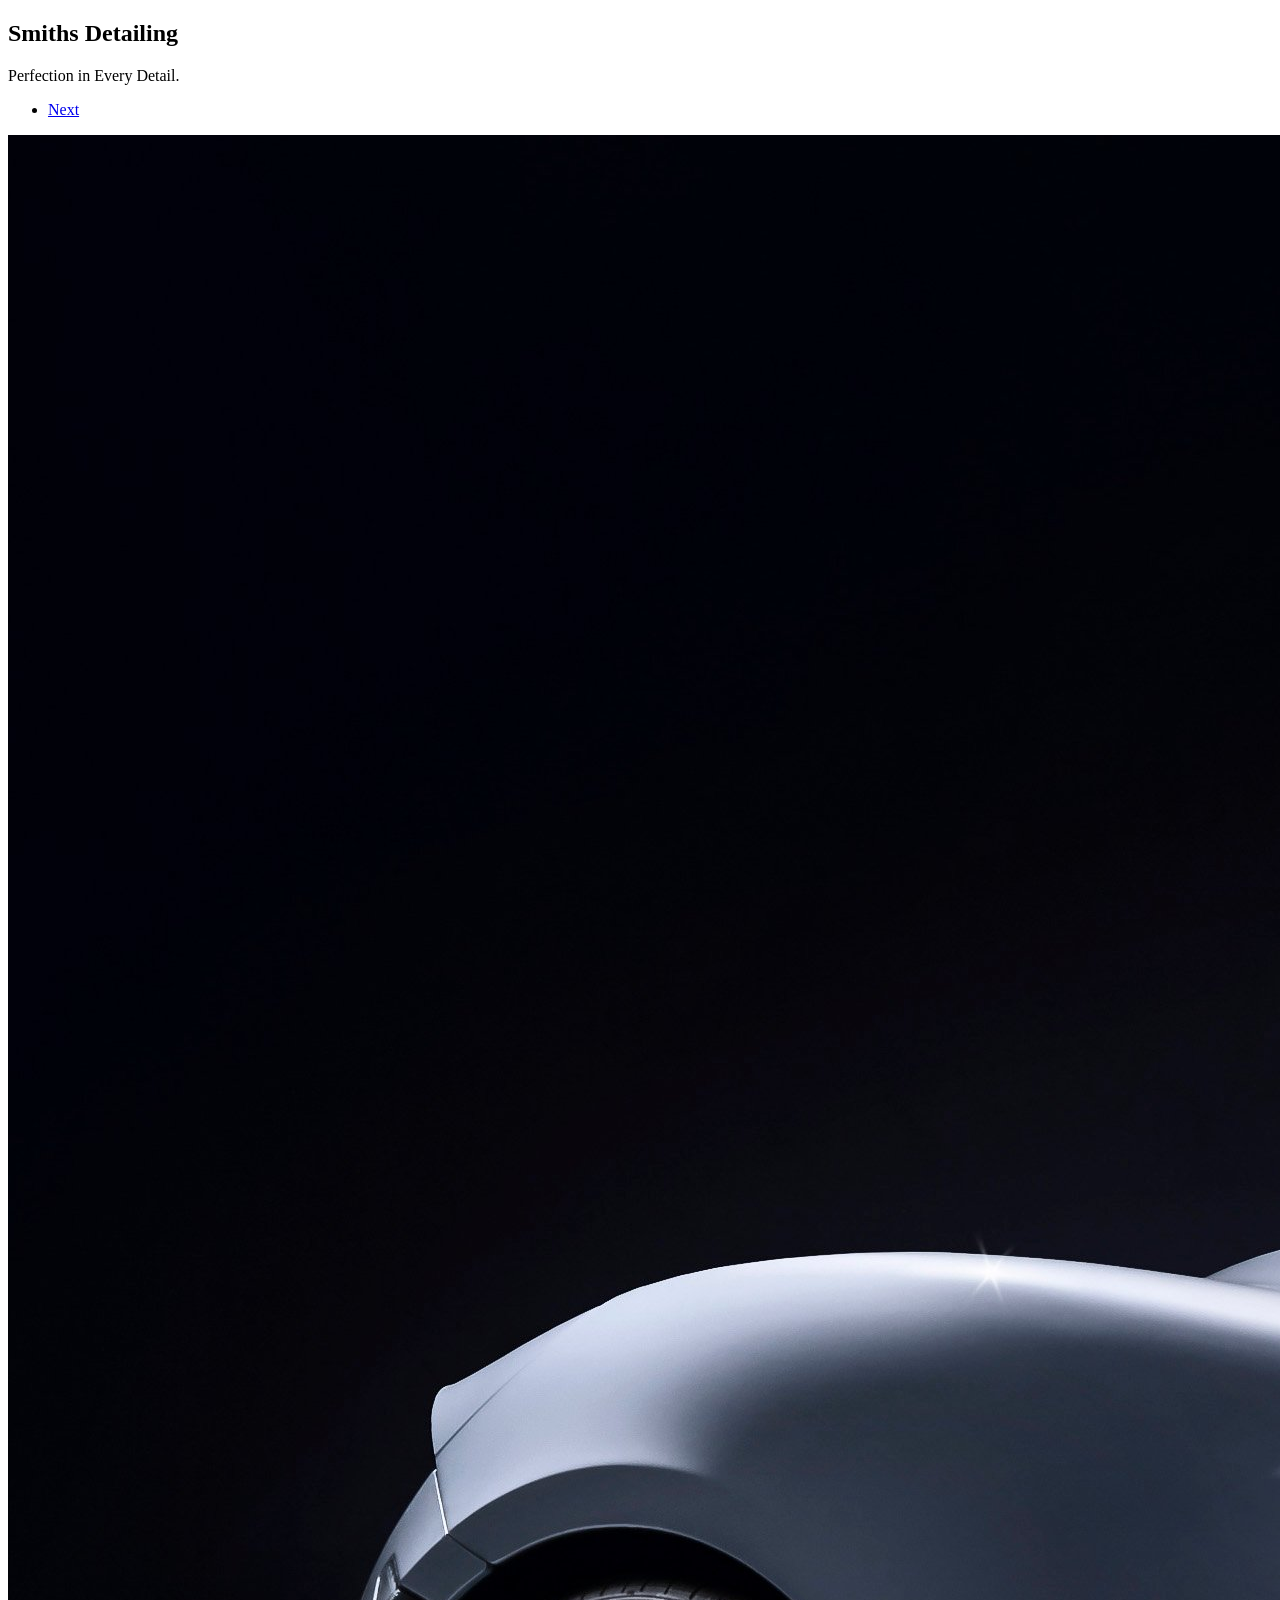
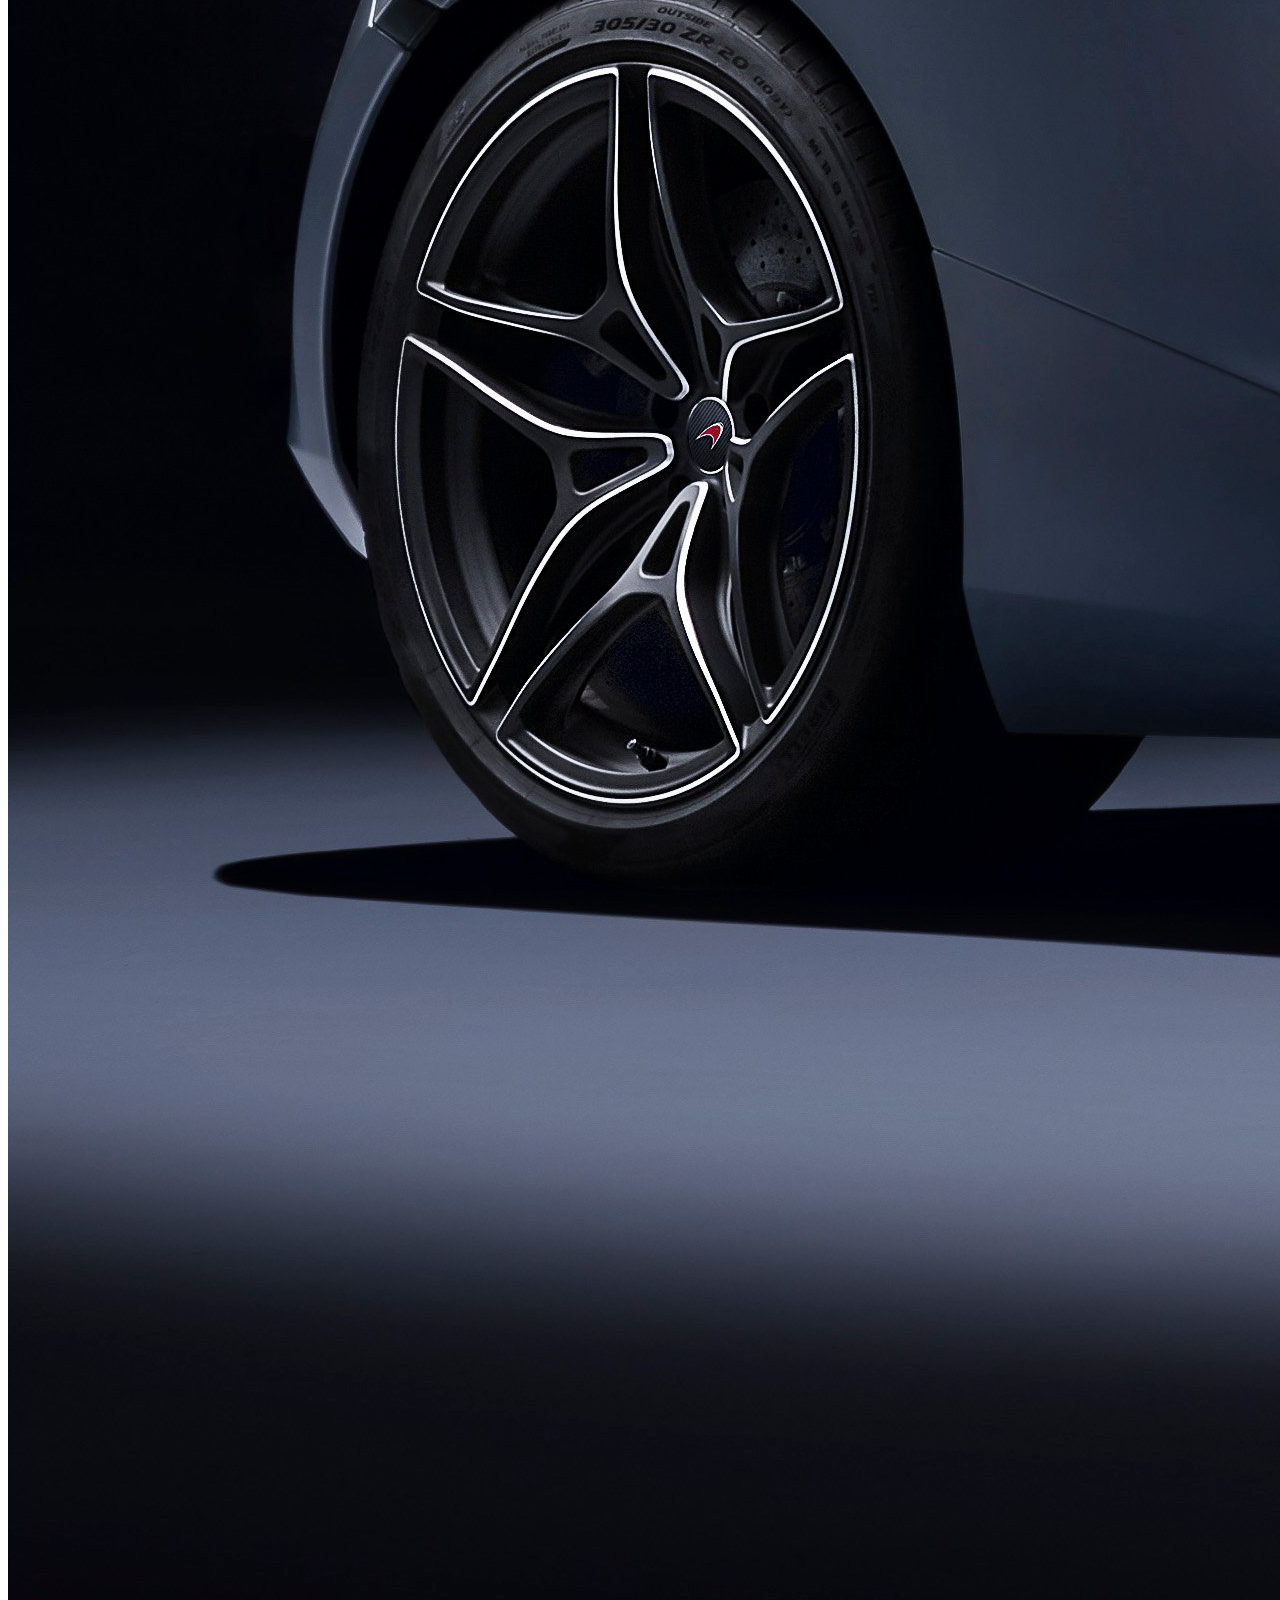
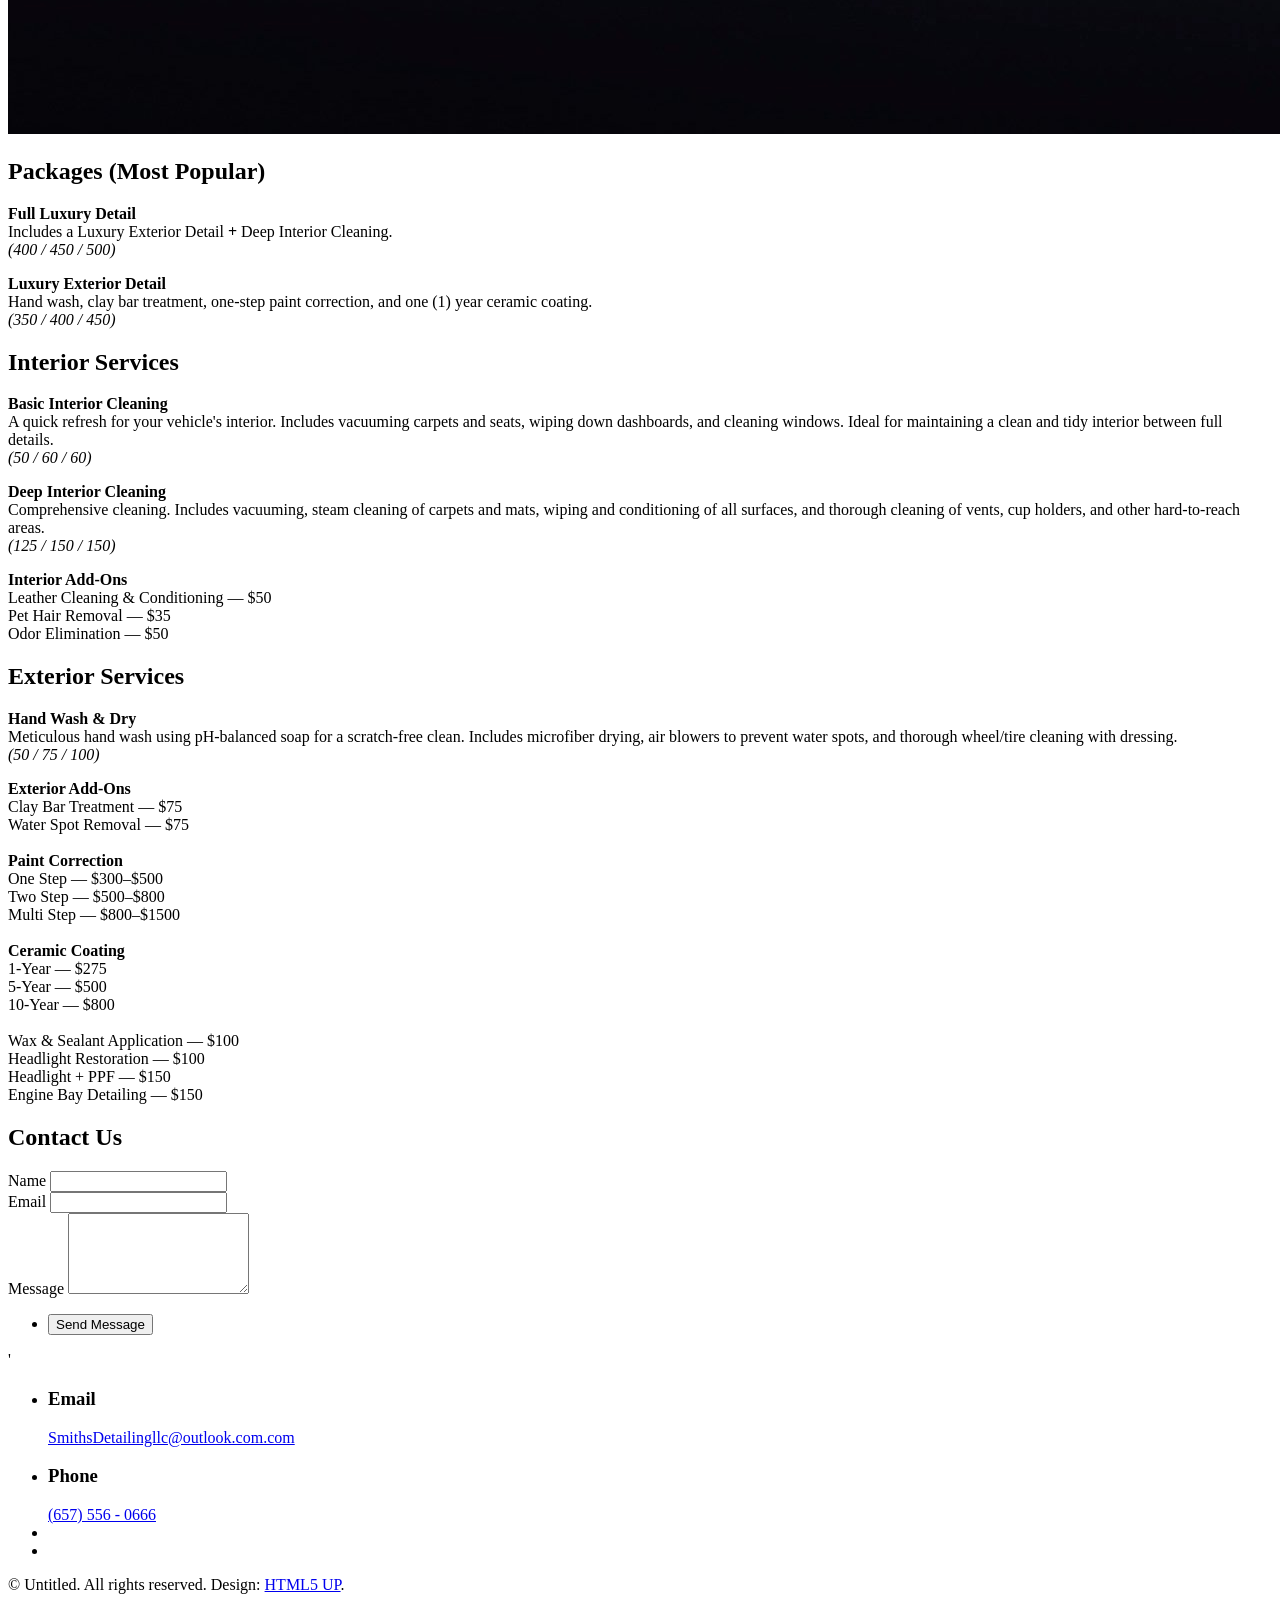
==== index.html @ 59c7d6ad "upsated pricing" ====
<!DOCTYPE HTML>
<!--
	Smith's Detailing
	Perfection in Every Detail.
	Paradigm Shift by HTML5 UP
	html5up.net | @ajlkn
	Free for personal and commercial use under the CCA 3.0 license (html5up.net/license)
-->
<html>
	<head>
		<title>Smith's Detailing</title>
		<meta charset="utf-8" />
		<meta name="viewport" content="width=device-width, initial-scale=1, user-scalable=no" />
		<meta name="description" content="" />
		<meta name="keywords" content="" />
		<link rel="stylesheet" href="assets/css/main.css" />
	</head>
	<body class="is-preload">

		<!-- Wrapper -->
			<div id="wrapper">

				<!-- Intro -->
					<section class="intro">
						<header>
							<h1>Smiths Detailing</h1>
							<p>Perfection in Every Detail. <a href="https://twitter.com/ajlkn"></a><a href="https://html5up.net"></a></p>
							<ul class="actions">
								<li><a href="#first" class="arrow scrolly"><span class="label">Next</span></a></li>
							</ul>
						</header>
						<div class="content">
							<span class="image fill" data-position="center"><img src="images/gallery/fulls/McLaren-720S-1-3883299007.jpg" alt="" /></span>
						</div>
					</section>

				<!-- Section: Packages -->
					<section>
					  <header>
					    <h2>Packages (Most Popular)</h2>
					  </header>
					  <div class="content">
					    <p><strong>Full Luxury Detail</strong><br>
					    Includes a Luxury Exterior Detail <strong>+</strong> Deep Interior Cleaning.<br>
					    <em>(400 / 450 / 500)</em></p>
					
					    <p><strong>Luxury Exterior Detail</strong><br>
					    Hand wash, clay bar treatment, one-step paint correction, and one (1) year ceramic coating.<br>
					    <em>(350 / 400 / 450)</em></p>
					  </div>
					</section>
					
					<!-- Section: Interior Services -->
					<section>
					  <header>
					    <h2>Interior Services</h2>
					  </header>
					  <div class="content">
					    <p><strong>Basic Interior Cleaning</strong><br>
					    A quick refresh for your vehicle's interior. Includes vacuuming carpets and seats, wiping down dashboards, and cleaning windows. Ideal for maintaining a clean and tidy interior between full details.<br>
					    <em>(50 / 60 / 60)</em></p>
					
					    <p><strong>Deep Interior Cleaning</strong><br>
					    Comprehensive cleaning. Includes vacuuming, steam cleaning of carpets and mats, wiping and conditioning of all surfaces, and thorough cleaning of vents, cup holders, and other hard-to-reach areas.<br>
					    <em>(125 / 150 / 150)</em></p>
					
					    <p><strong>Interior Add-Ons</strong><br>
					    Leather Cleaning & Conditioning — $50<br>
					    Pet Hair Removal — $35<br>
					    Odor Elimination — $50</p>
					  </div>
					</section>
					
					<!-- Section: Exterior Services -->
					<section>
					  <header>
					    <h2>Exterior Services</h2>
					  </header>
					  <div class="content">
					    <p><strong>Hand Wash & Dry</strong><br>
					    Meticulous hand wash using pH-balanced soap for a scratch-free clean. Includes microfiber drying, air blowers to prevent water spots, and thorough wheel/tire cleaning with dressing.<br>
					    <em>(50 / 75 / 100)</em></p>
					
					    <p><strong>Exterior Add-Ons</strong><br>
					    Clay Bar Treatment — $75<br>
					    Water Spot Removal — $75<br>
					
					    <br><strong>Paint Correction</strong><br>
					    One Step — $300–$500<br>
					    Two Step — $500–$800<br>
					    Multi Step — $800–$1500<br>
					
					    <br><strong>Ceramic Coating</strong><br>
					    1-Year — $275<br>
					    5-Year — $500<br>
					    10-Year — $800<br>
					
					    <br>Wax & Sealant Application — $100<br>
					    Headlight Restoration — $100<br>
					    Headlight + PPF — $150<br>
					    Engine Bay Detailing — $150</p>
					  </div>
					</section>

				
				<!-- Elements -->
				<!--
					<section>
						<header>
							<h2>Elements</h2>
						</header>
						<div class="content">

							<section>
								<header>
									<h3>Text</h3>
								</header>
								<div class="content">
									<p>This is <b>bold</b> and this is <strong>strong</strong>. This is <i>italic</i> and this is <em>emphasized</em>.
									This is <sup>superscript</sup> text and this is <sub>subscript</sub> text.
									This is <u>underlined</u> and this is code: <code>for (;;) { ... }</code>. Finally, <a href="#">this is a link</a>.</p>
									<hr />
									<h2>Heading Level 2</h2>
									<h3>Heading Level 3</h3>
									<h4>Heading Level 4</h4>
									<h5>Heading Level 5</h5>
									<hr />
									<h5>Blockquote</h5>
									<blockquote>Fringilla nisl. Donec accumsan interdum nisi, quis tincidunt felis sagittis eget tempus euismod. Vestibulum ante ipsum primis in faucibus vestibulum. Blandit adipiscing eu felis iaculis volutpat ac adipiscing accumsan faucibus. Vestibulum ante ipsum primis in faucibus lorem ipsum dolor sit amet nullam adipiscing eu felis.</blockquote>
									<h5>Preformatted</h5>
									<pre><code>i = 0;

while (!deck.isInOrder()) {
  print 'Iteration ' + i;
  deck.shuffle();
  i++;
}

print 'Sorted in ' + i + ' iterations.';</code></pre>
								</div>
							</section>

							<section>
								<header>
									<h3>Lists</h3>
								</header>
								<div class="content">

									<h4>Unordered</h4>
									<ul>
										<li>Dolor pulvinar etiam.</li>
										<li>Sagittis adipiscing.</li>
										<li>Felis enim feugiat.</li>
									</ul>

									<h4>Alternate</h4>
									<ul class="alt">
										<li>Dolor pulvinar etiam.</li>
										<li>Sagittis adipiscing.</li>
										<li>Felis enim feugiat.</li>
									</ul>

									<h4>Ordered</h4>
									<ol>
										<li>Dolor pulvinar etiam.</li>
										<li>Etiam vel felis viverra.</li>
										<li>Felis enim feugiat.</li>
										<li>Dolor pulvinar etiam.</li>
										<li>Etiam vel felis lorem.</li>
										<li>Felis enim et feugiat.</li>
									</ol>
									<h4>Icons</h4>
									<ul class="icons">
										<li><a href="#" class="icon brands fa-twitter"><span class="label">Twitter</span></a></li>
										<li><a href="#" class="icon brands fa-facebook-f"><span class="label">Facebook</span></a></li>
										<li><a href="#" class="icon brands fa-instagram"><span class="label">Instagram</span></a></li>
										<li><a href="#" class="icon brands fa-github"><span class="label">Github</span></a></li>
									</ul>

									<h4>Actions</h4>
									<ul class="actions">
										<li><a href="#" class="button primary">Default</a></li>
										<li><a href="#" class="button">Default</a></li>
									</ul>
									<ul class="actions stacked">
										<li><a href="#" class="button primary">Default</a></li>
										<li><a href="#" class="button">Default</a></li>
									</ul>
								</div>
							</section>

							<section>
								<header>
									<h3>Table</h3>
								</header>
								<div class="content">
									<h4>Default</h4>
									<div class="table-wrapper">
										<table>
											<thead>
												<tr>
													<th>Name</th>
													<th>Description</th>
													<th>Price</th>
												</tr>
											</thead>
											<tbody>
												<tr>
													<td>Item One</td>
													<td>Ante turpis integer aliquet porttitor.</td>
													<td>29.99</td>
												</tr>
												<tr>
													<td>Item Two</td>
													<td>Vis ac commodo adipiscing arcu aliquet.</td>
													<td>19.99</td>
												</tr>
												<tr>
													<td>Item Three</td>
													<td> Morbi faucibus arcu accumsan lorem.</td>
													<td>29.99</td>
												</tr>
												<tr>
													<td>Item Four</td>
													<td>Vitae integer tempus condimentum.</td>
													<td>19.99</td>
												</tr>
												<tr>
													<td>Item Five</td>
													<td>Ante turpis integer aliquet porttitor.</td>
													<td>29.99</td>
												</tr>
											</tbody>
											<tfoot>
												<tr>
													<td colspan="2"></td>
													<td>100.00</td>
												</tr>
											</tfoot>
										</table>
									</div>

									<h4>Alternate</h4>
									<div class="table-wrapper">
										<table class="alt">
											<thead>
												<tr>
													<th>Name</th>
													<th>Description</th>
													<th>Price</th>
												</tr>
											</thead>
											<tbody>
												<tr>
													<td>Item One</td>
													<td>Ante turpis integer aliquet porttitor.</td>
													<td>29.99</td>
												</tr>
												<tr>
													<td>Item Two</td>
													<td>Vis ac commodo adipiscing arcu aliquet.</td>
													<td>19.99</td>
												</tr>
												<tr>
													<td>Item Three</td>
													<td> Morbi faucibus arcu accumsan lorem.</td>
													<td>29.99</td>
												</tr>
												<tr>
													<td>Item Four</td>
													<td>Vitae integer tempus condimentum.</td>
													<td>19.99</td>
												</tr>
												<tr>
													<td>Item Five</td>
													<td>Ante turpis integer aliquet porttitor.</td>
													<td>29.99</td>
												</tr>
											</tbody>
											<tfoot>
												<tr>
													<td colspan="2"></td>
													<td>100.00</td>
												</tr>
											</tfoot>
										</table>
									</div>
								</div>
							</section>

							<section>
								<header>
									<h3>Buttons</h3>
								</header>
								<div class="content">
									<ul class="actions">
										<li><a href="#" class="button primary">Primary</a></li>
										<li><a href="#" class="button">Default</a></li>
									</ul>
									<ul class="actions">
										<li><a href="#" class="button large">Large</a></li>
										<li><a href="#" class="button">Default</a></li>
										<li><a href="#" class="button small">Small</a></li>
									</ul>
									<ul class="actions">
										<li><a href="#" class="button primary icon solid fa-download">Icon</a></li>
										<li><a href="#" class="button icon solid fa-download">Icon</a></li>
									</ul>
									<ul class="actions">
										<li><span class="button primary disabled">Disabled</span></li>
										<li><span class="button disabled">Disabled</span></li>
									</ul>
								</div>
							</section>

							<section>
								<header>
									<h3>Form</h3>
								</header>
								<div class="content">
									<form method="post" action="#">
										<div class="fields">
											<div class="field half">
												<label for="demo-name">Name</label>
												<input type="text" name="demo-name" id="demo-name" value="" placeholder="Jane Doe" />
											</div>
											<div class="field half">
												<label for="demo-email">Email</label>
												<input type="email" name="demo-email" id="demo-email" value="" placeholder="jane@untitled.tld" />
											</div>
											<div class="field">
												<label for="demo-category">Category</label>
												<select name="demo-category" id="demo-category">
													<option value="">-</option>
													<option value="1">Manufacturing</option>
													<option value="1">Shipping</option>
													<option value="1">Administration</option>
													<option value="1">Human Resources</option>
												</select>
											</div>
											<div class="field half">
												<input type="radio" id="demo-priority-low" name="demo-priority" checked>
												<label for="demo-priority-low">Low</label>
											</div>
											<div class="field half">
												<input type="radio" id="demo-priority-high" name="demo-priority">
												<label for="demo-priority-high">High</label>
											</div>
											<div class="field half">
												<input type="checkbox" id="demo-copy" name="demo-copy">
												<label for="demo-copy">Email me a copy</label>
											</div>
											<div class="field half">
												<input type="checkbox" id="demo-human" name="demo-human" checked>
												<label for="demo-human">Not a robot</label>
											</div>
											<div class="field">
												<label for="demo-message">Message</label>
												<textarea name="demo-message" id="demo-message" placeholder="Enter your message" rows="6"></textarea>
											</div>
										</div>
										<ul class="actions">
											<li><input type="submit" value="Send Message" class="primary" /></li>
											<li><input type="reset" value="Reset" /></li>
										</ul>
									</form>
								</div>
							</section>

						</div>
					</section>
				-->

				<!-- Section -->
					<section>
					  <header>
					    <h2>Contact Us</h2>
					  </header>
					  <div class="content">
					    <form action="https://formspree.io/f/meoggldn" method="POST">
					      <div class="fields">
					        <div class="field half">
					          <label for="name">Name</label>
					          <input type="text" name="name" id="name" required />
					        </div>
					        <div class="field half">
					          <label for="email">Email</label>
					          <input type="email" name="email" id="email" required />
					        </div>
					        <div class="field">
					          <label for="message">Message</label>
					          <textarea name="message" id="message" rows="5" required></textarea>
					        </div>
					      </div>
					      <ul class="actions">
					        <li><input type="submit" value="Send Message" class="primary" /></li>
					      </ul>
					    </form>
					  </div>
					</section>
'
						<footer>
							<ul class="items">
								<li>
									<h3>Email</h3>
									<a href="#">SmithsDetailingllc@outlook.com.com</a>
								</li>
								<li>
									<h3>Phone</h3>
									<a href="#">(657) 556 - 0666</a>
								</li>
								<li>
									
								</li>
								<li>
									
									</ul>
								</li>
							</ul>
						</footer>
					</section>

				<!-- Copyright -->
					<div class="copyright">&copy; Untitled. All rights reserved. Design: <a href="https://html5up.net">HTML5 UP</a>.</div>

			</div>

		<!-- Scripts -->
			<script src="assets/js/jquery.min.js"></script>
			<script src="assets/js/jquery.scrolly.min.js"></script>
			<script src="assets/js/browser.min.js"></script>
			<script src="assets/js/breakpoints.min.js"></script>
			<script src="assets/js/util.js"></script>
			<script src="assets/js/main.js"></script>

	</body>
</html>
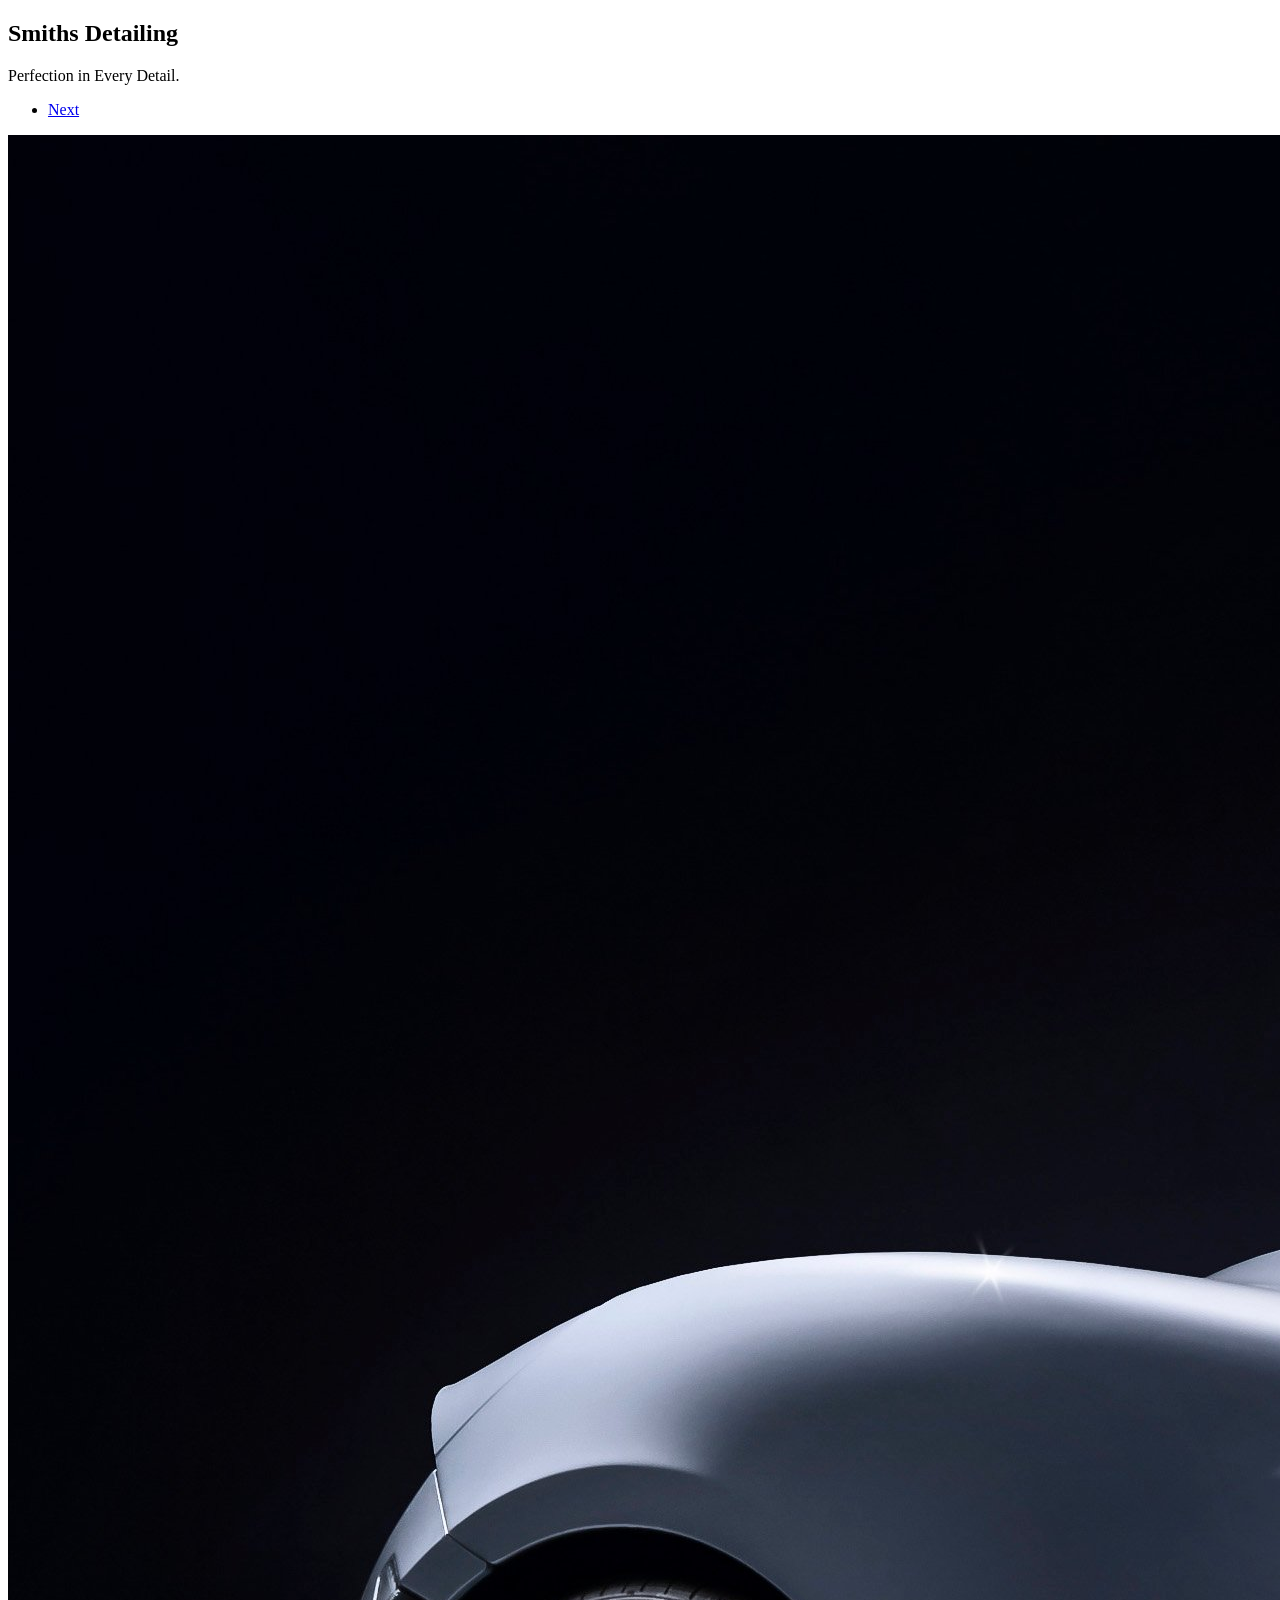
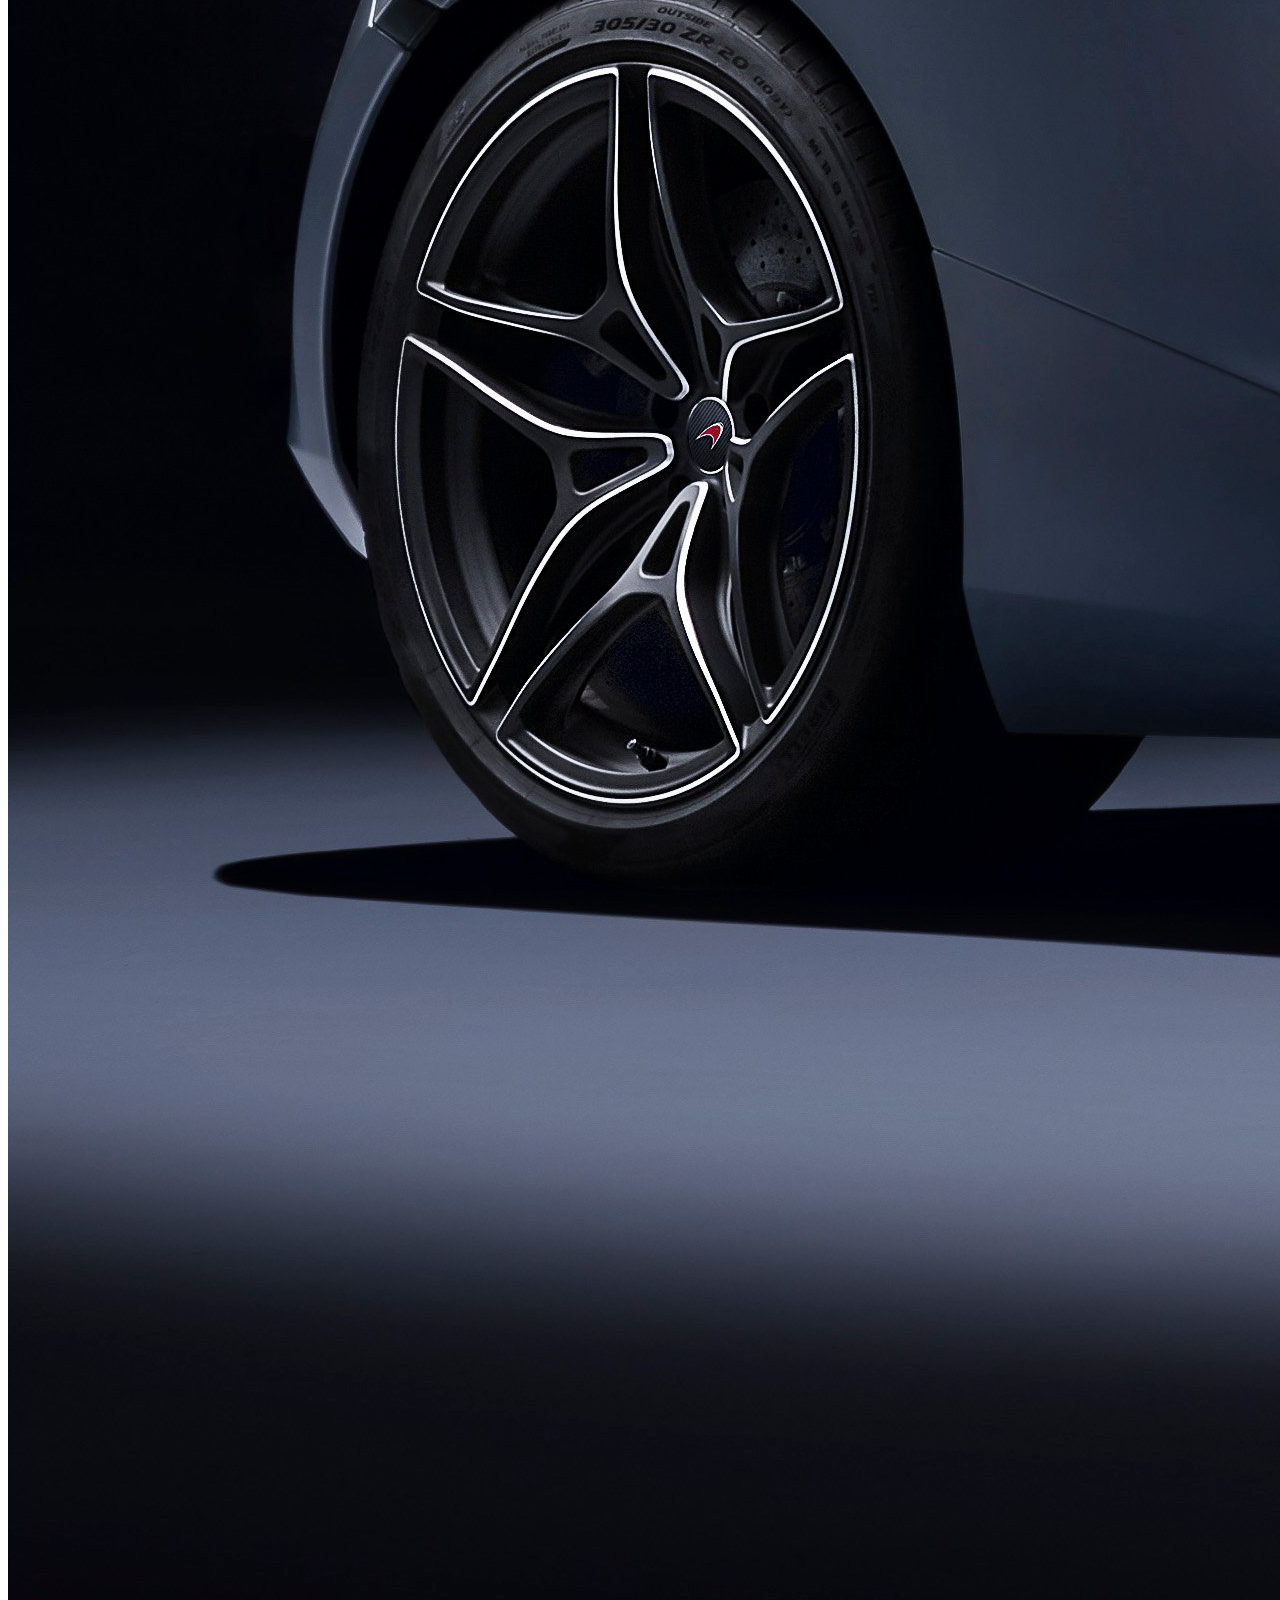
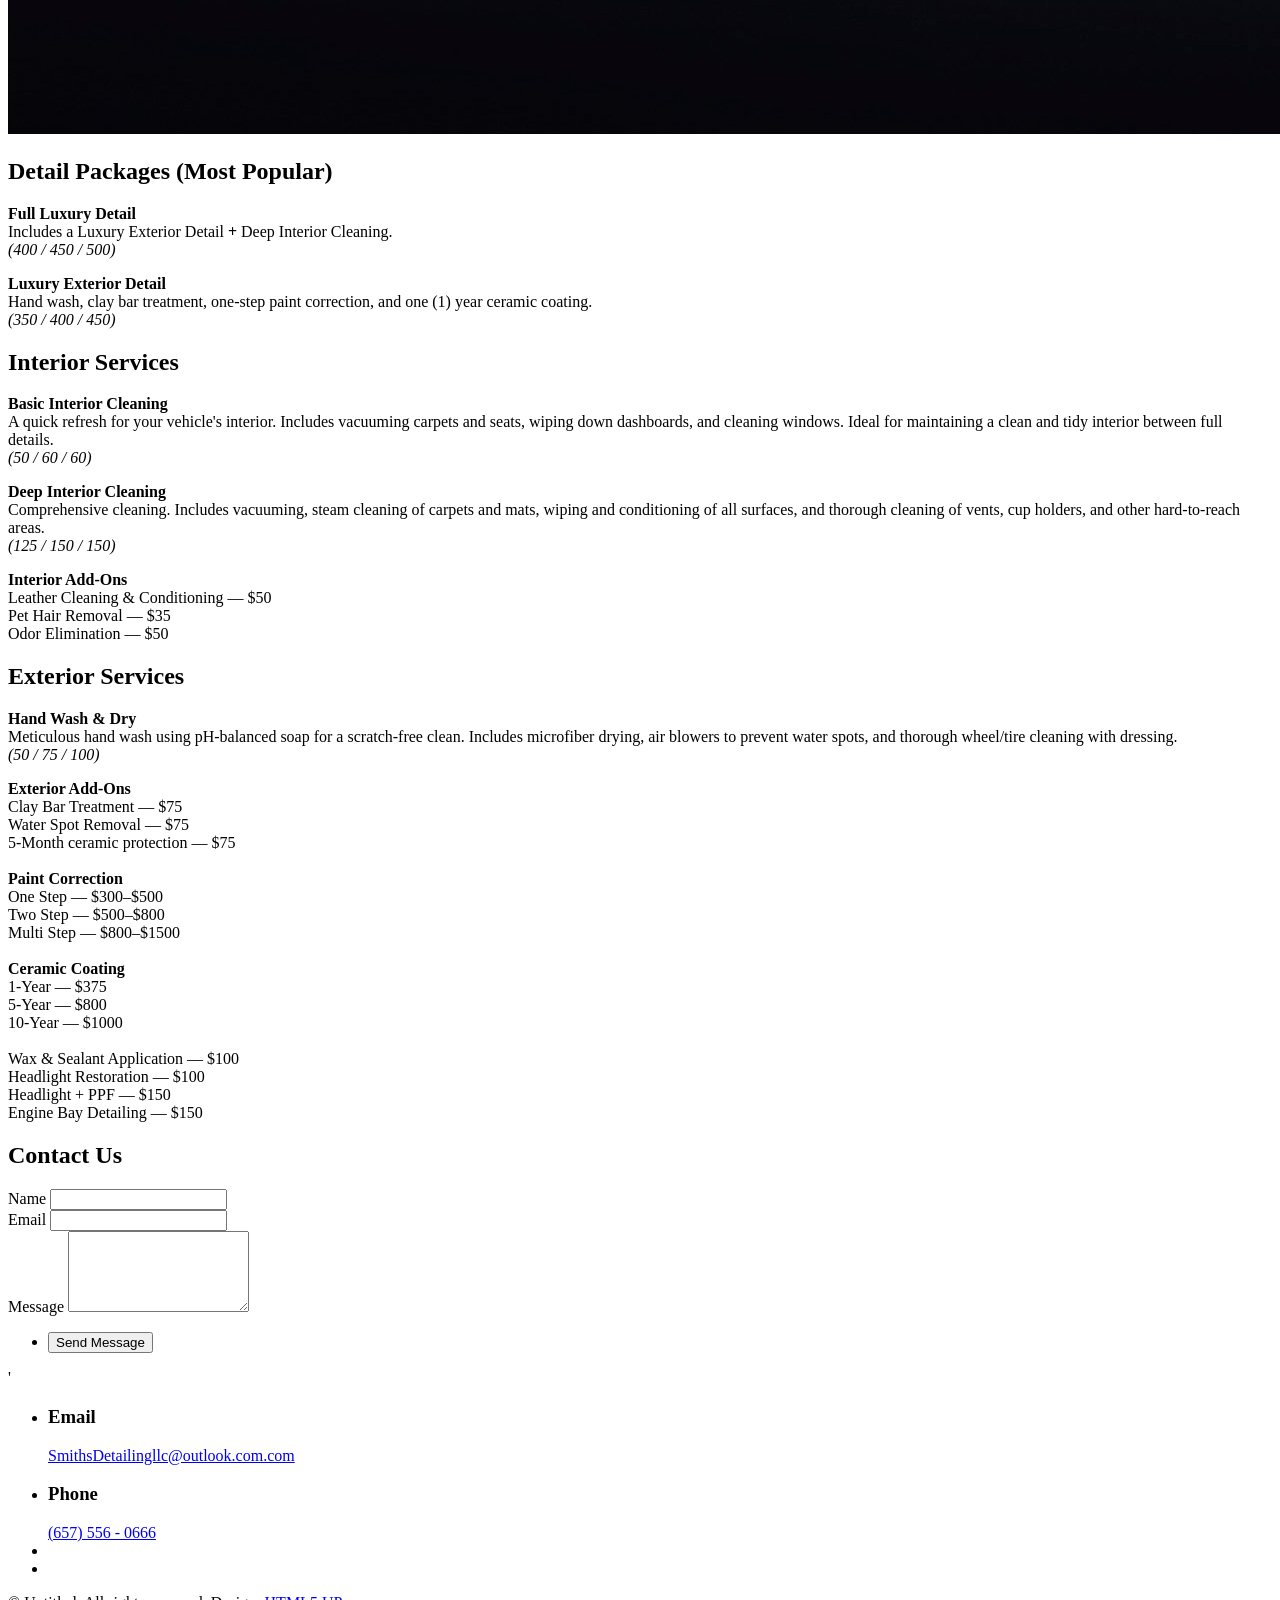
==== commit e0739d39: "pricinng update" ====
--- a/index.html
+++ b/index.html
@@ -37,7 +37,7 @@
 				<!-- Section: Packages -->
 					<section>
 					  <header>
-					    <h2>Packages (Most Popular)</h2>
+					    <h2>Detail Packages (Most Popular)</h2>
 					  </header>
 					  <div class="content">
 					    <p><strong>Full Luxury Detail</strong><br>
@@ -83,7 +83,8 @@
 					
 					    <p><strong>Exterior Add-Ons</strong><br>
 					    Clay Bar Treatment — $75<br>
-					    Water Spot Removal — $75<br>
+					    Water Spot Removal — $75<be> <br>
+					    5-Month ceramic protection — $75<br>
 					
 					    <br><strong>Paint Correction</strong><br>
 					    One Step — $300–$500<br>
@@ -91,9 +92,9 @@
 					    Multi Step — $800–$1500<br>
 					
 					    <br><strong>Ceramic Coating</strong><br>
-					    1-Year — $275<br>
-					    5-Year — $500<br>
-					    10-Year — $800<br>
+					    1-Year — $375<br>
+					    5-Year — $800<br>
+					    10-Year — $1000<br>
 					
 					    <br>Wax & Sealant Application — $100<br>
 					    Headlight Restoration — $100<br>
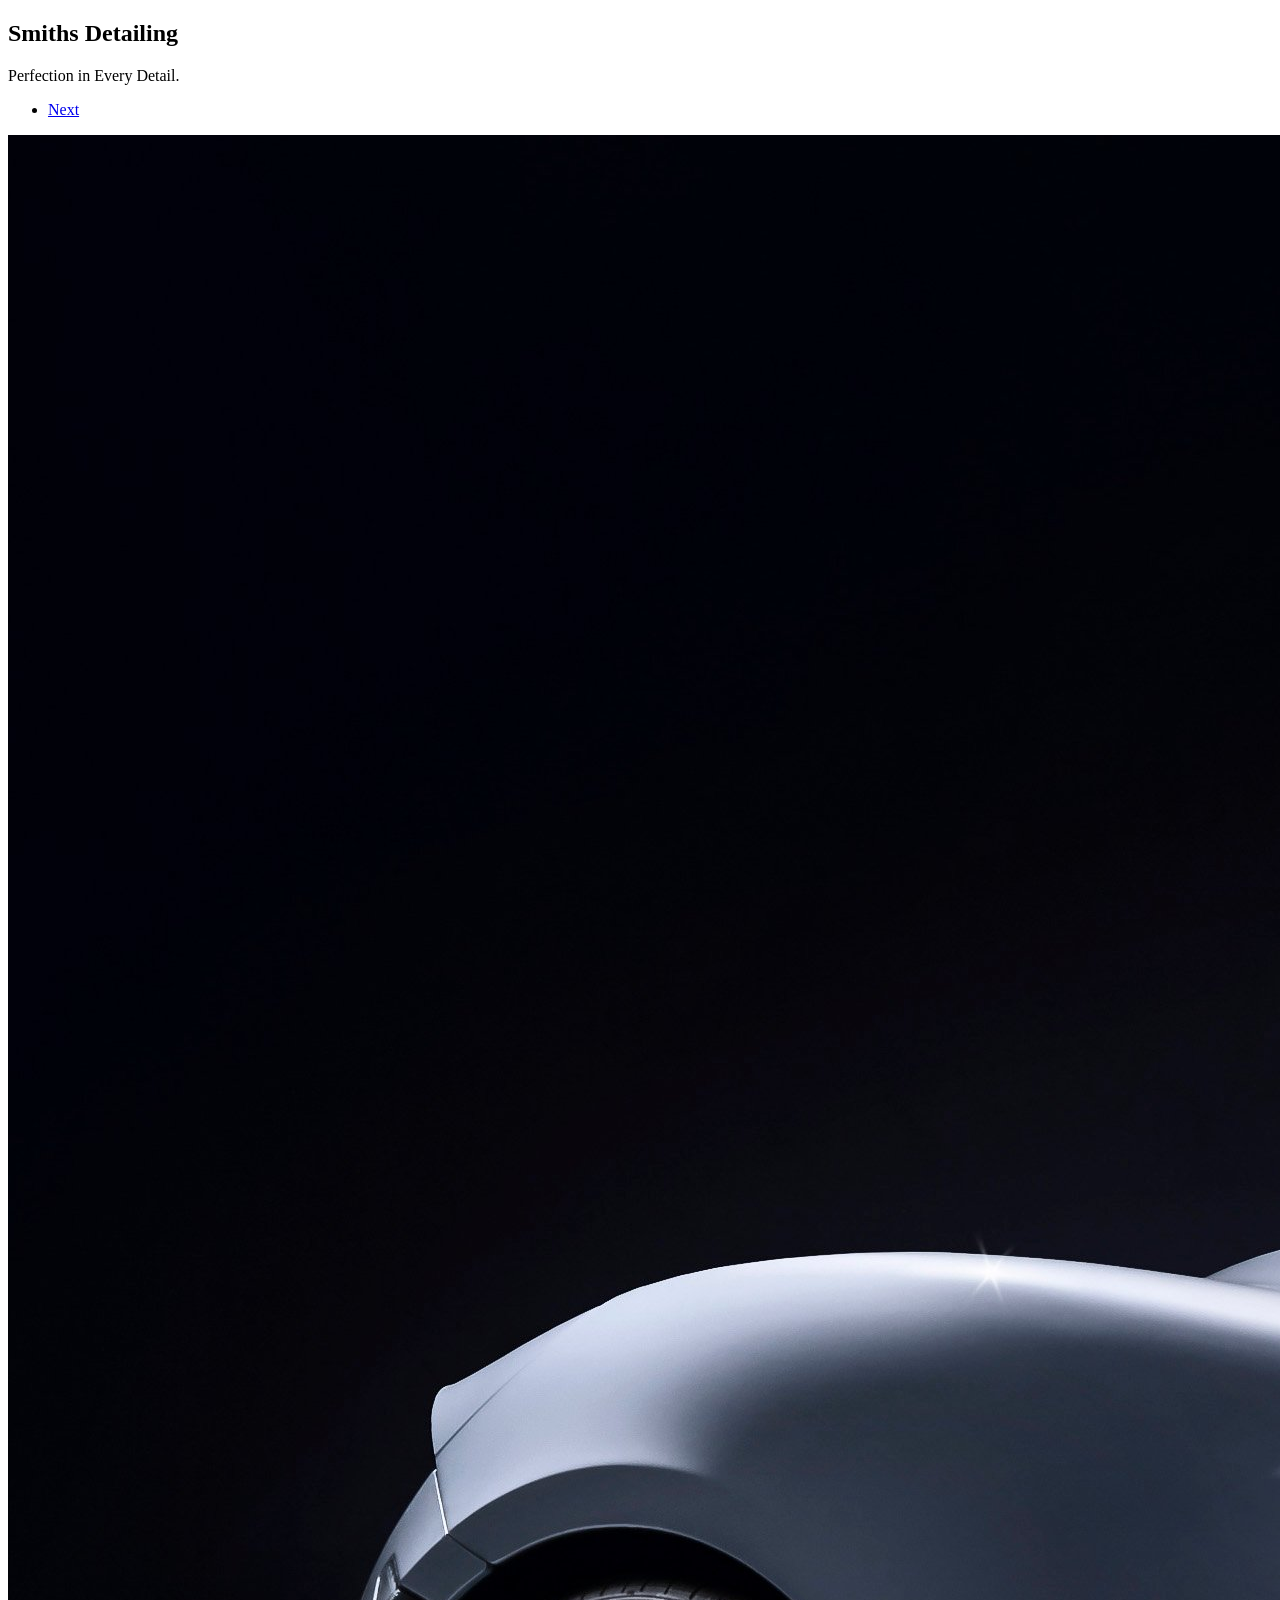
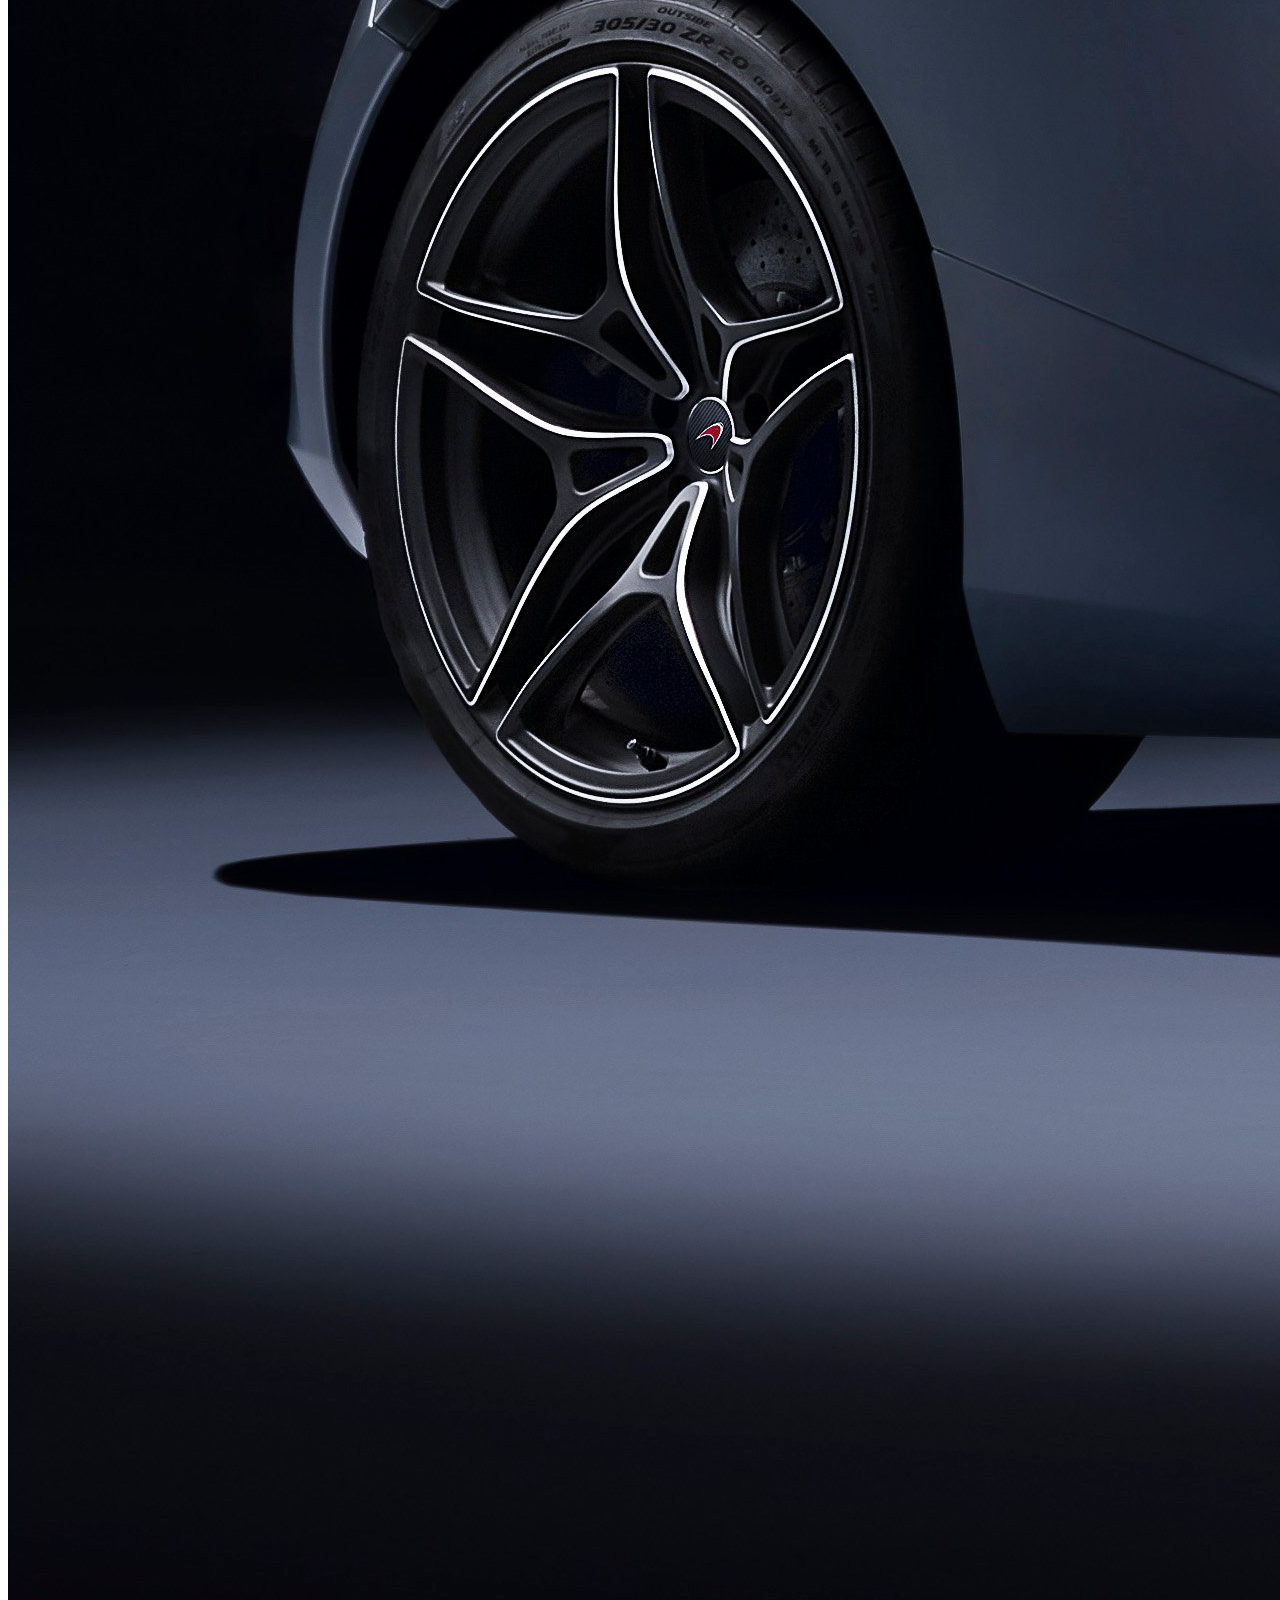
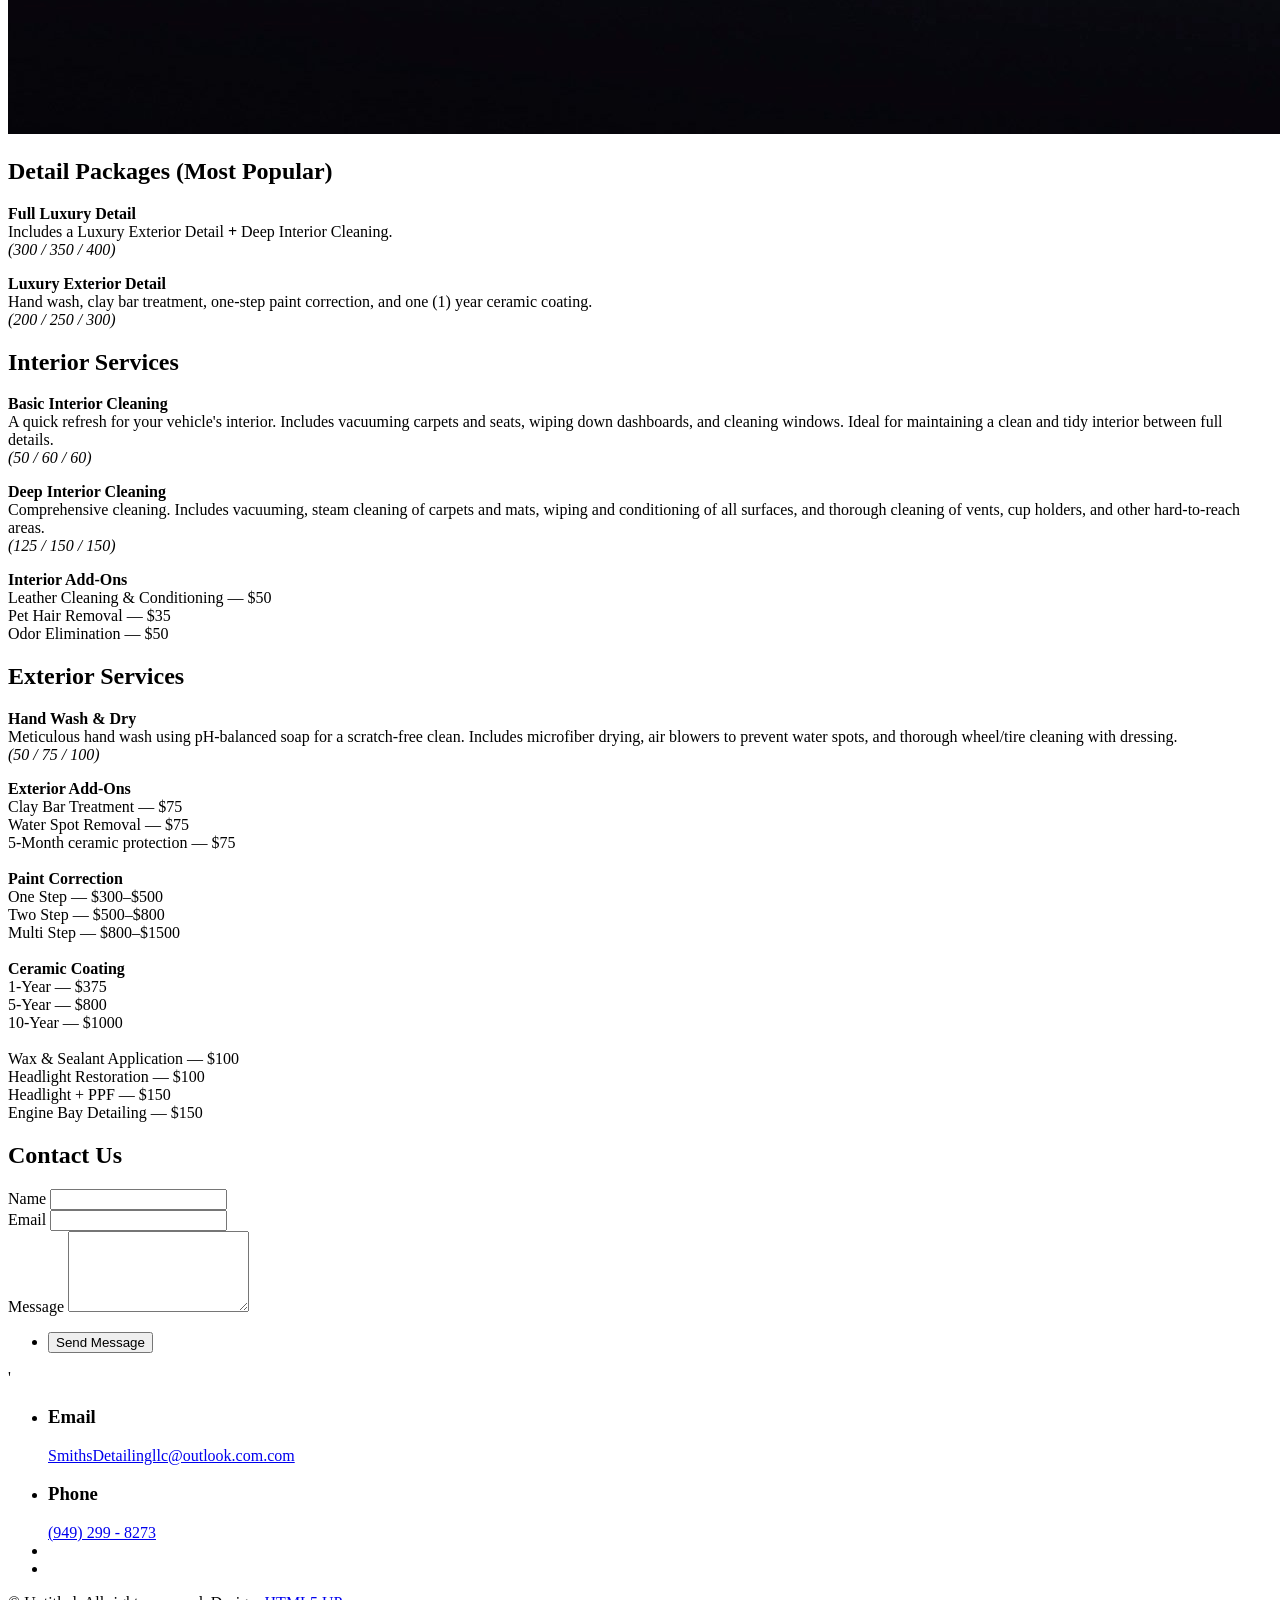
==== commit 58742178: "phone number update" ====
--- a/index.html
+++ b/index.html
@@ -42,11 +42,11 @@
 					  <div class="content">
 					    <p><strong>Full Luxury Detail</strong><br>
 					    Includes a Luxury Exterior Detail <strong>+</strong> Deep Interior Cleaning.<br>
-					    <em>(400 / 450 / 500)</em></p>
+					    <em>(300 / 350 / 400)</em></p>
 					
 					    <p><strong>Luxury Exterior Detail</strong><br>
 					    Hand wash, clay bar treatment, one-step paint correction, and one (1) year ceramic coating.<br>
-					    <em>(350 / 400 / 450)</em></p>
+					    <em>(200 / 250 / 300)</em></p>
 					  </div>
 					</section>
 					
@@ -408,7 +408,7 @@
 								</li>
 								<li>
 									<h3>Phone</h3>
-									<a href="#">(657) 556 - 0666</a>
+									<a href="#">(949) 299 - 8273</a>
 								</li>
 								<li>
 									
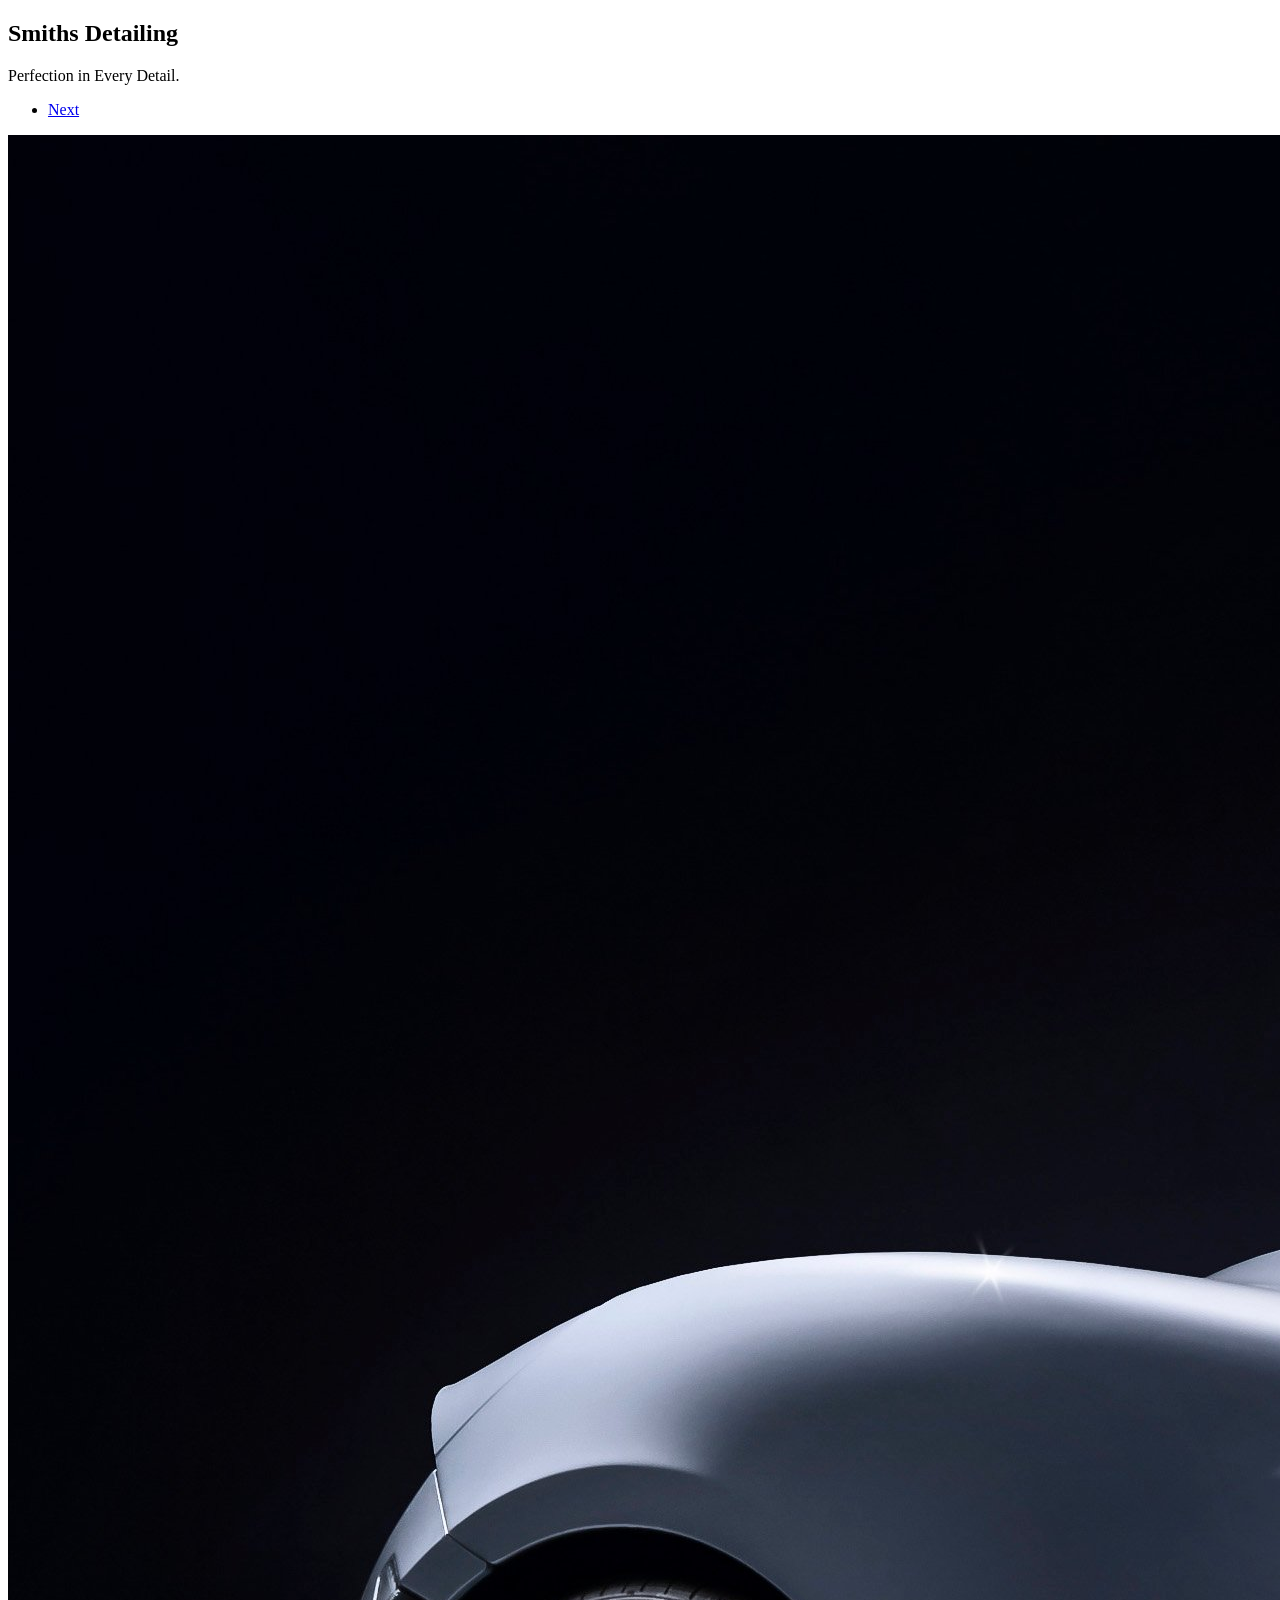
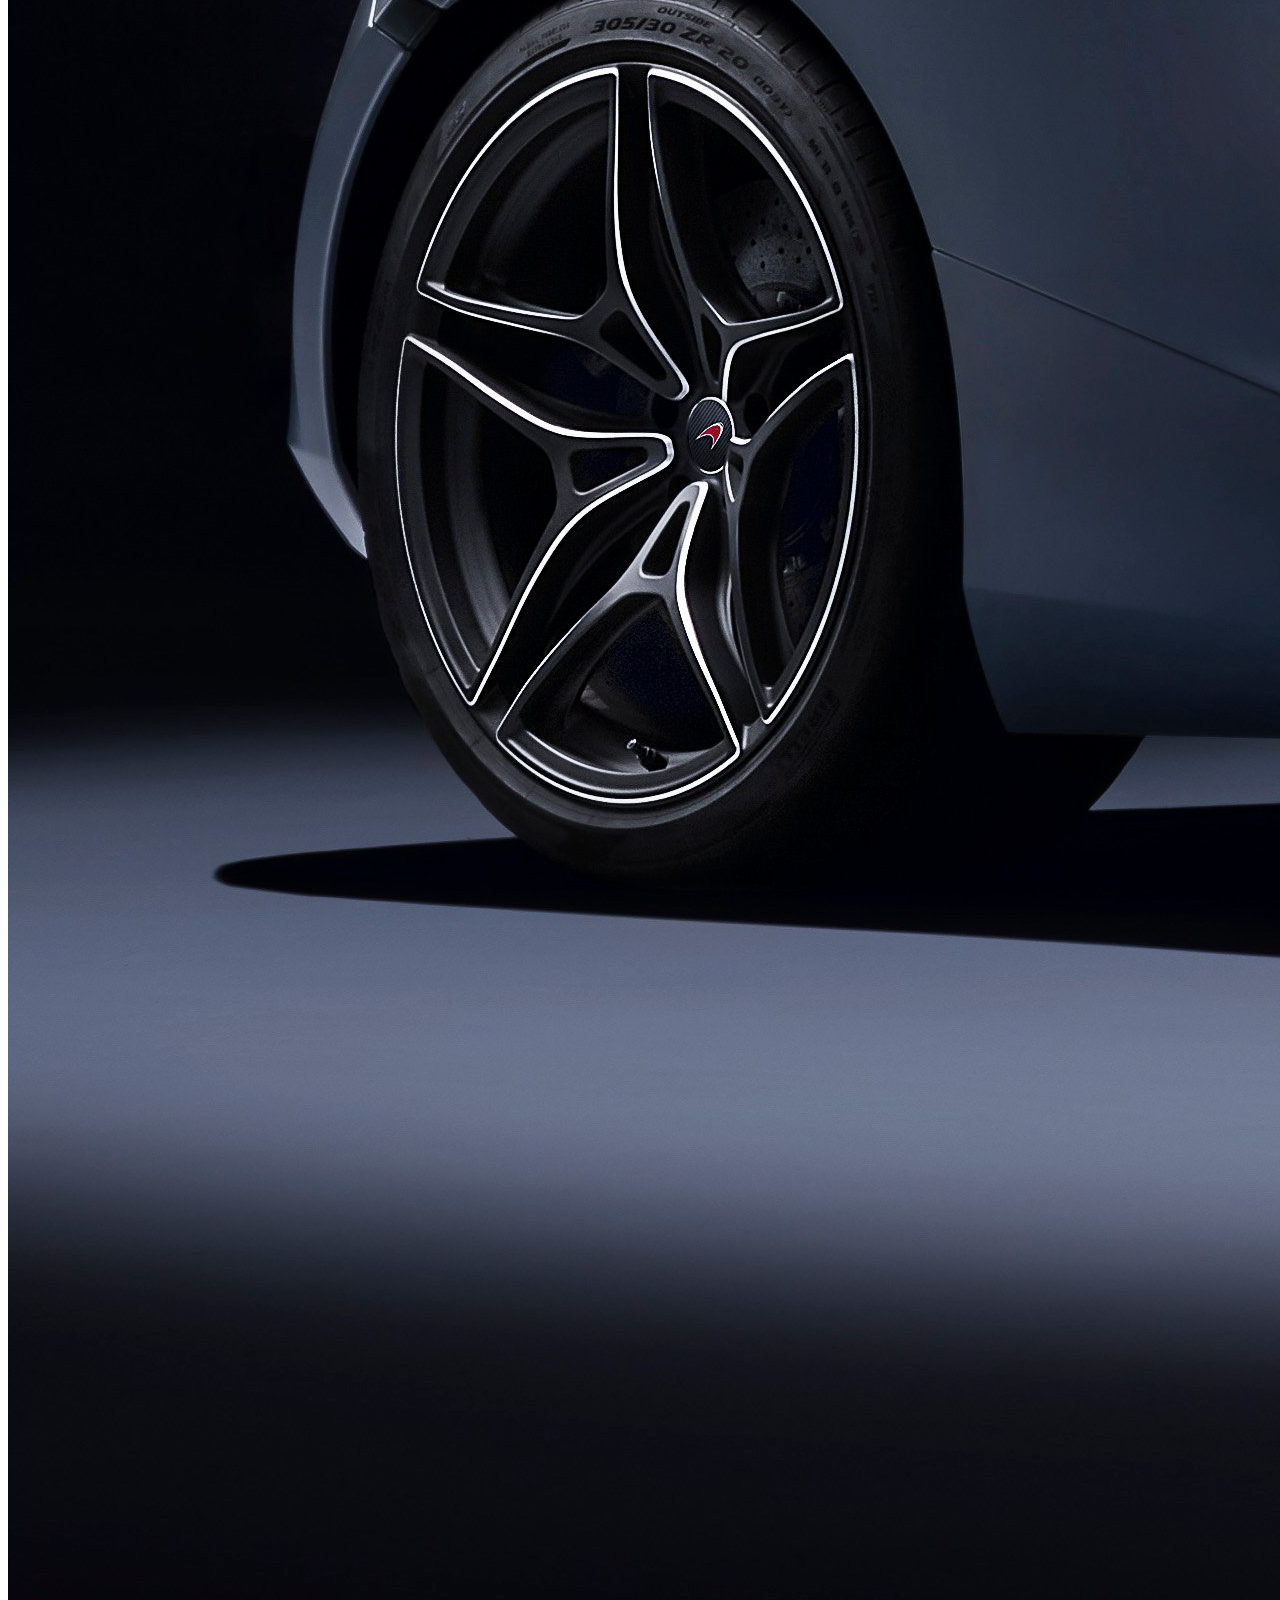
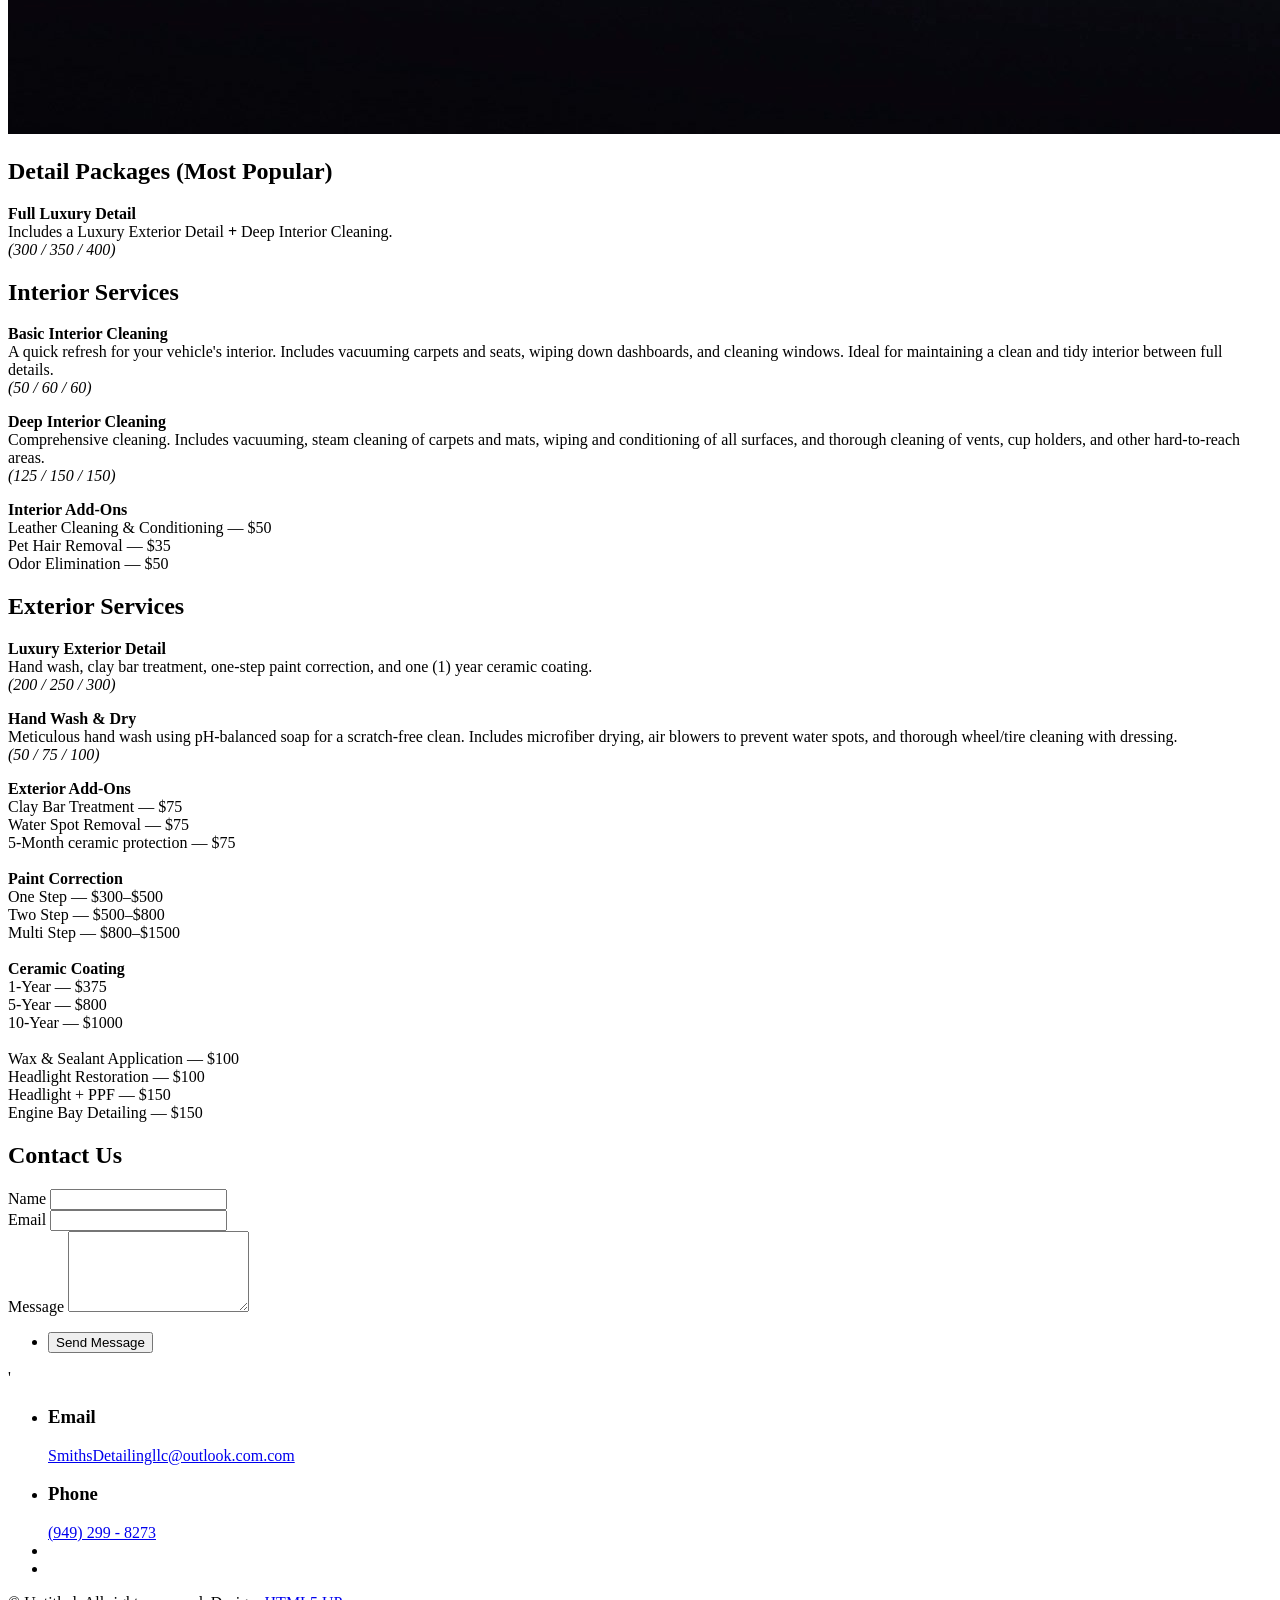
==== commit a8f1a38e: "sections re orginized" ====
--- a/index.html
+++ b/index.html
@@ -43,10 +43,6 @@
 					    <p><strong>Full Luxury Detail</strong><br>
 					    Includes a Luxury Exterior Detail <strong>+</strong> Deep Interior Cleaning.<br>
 					    <em>(300 / 350 / 400)</em></p>
-					
-					    <p><strong>Luxury Exterior Detail</strong><br>
-					    Hand wash, clay bar treatment, one-step paint correction, and one (1) year ceramic coating.<br>
-					    <em>(200 / 250 / 300)</em></p>
 					  </div>
 					</section>
 					
@@ -77,6 +73,10 @@
 					    <h2>Exterior Services</h2>
 					  </header>
 					  <div class="content">
+					    <p><strong>Luxury Exterior Detail</strong><br>
+					    Hand wash, clay bar treatment, one-step paint correction, and one (1) year ceramic coating.<br>
+					    <em>(200 / 250 / 300)</em></p>
+					
 					    <p><strong>Hand Wash & Dry</strong><br>
 					    Meticulous hand wash using pH-balanced soap for a scratch-free clean. Includes microfiber drying, air blowers to prevent water spots, and thorough wheel/tire cleaning with dressing.<br>
 					    <em>(50 / 75 / 100)</em></p>
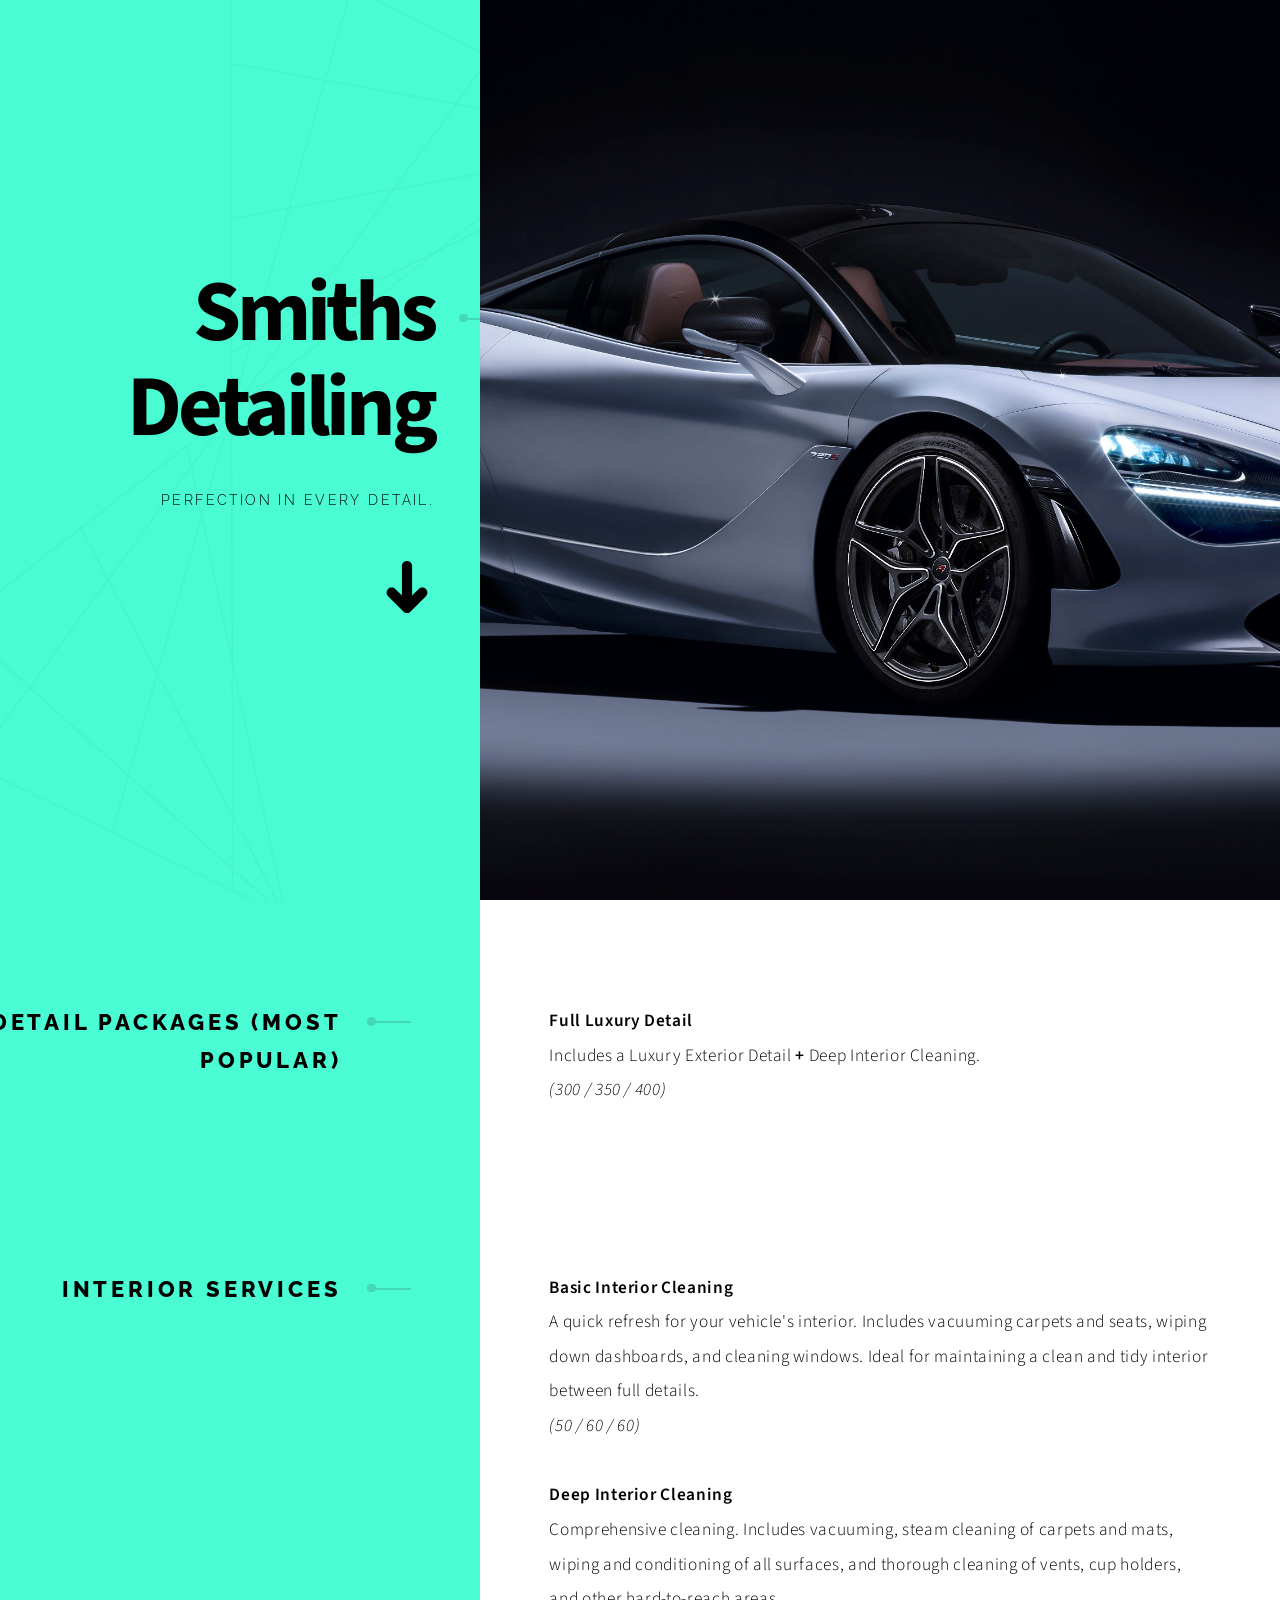
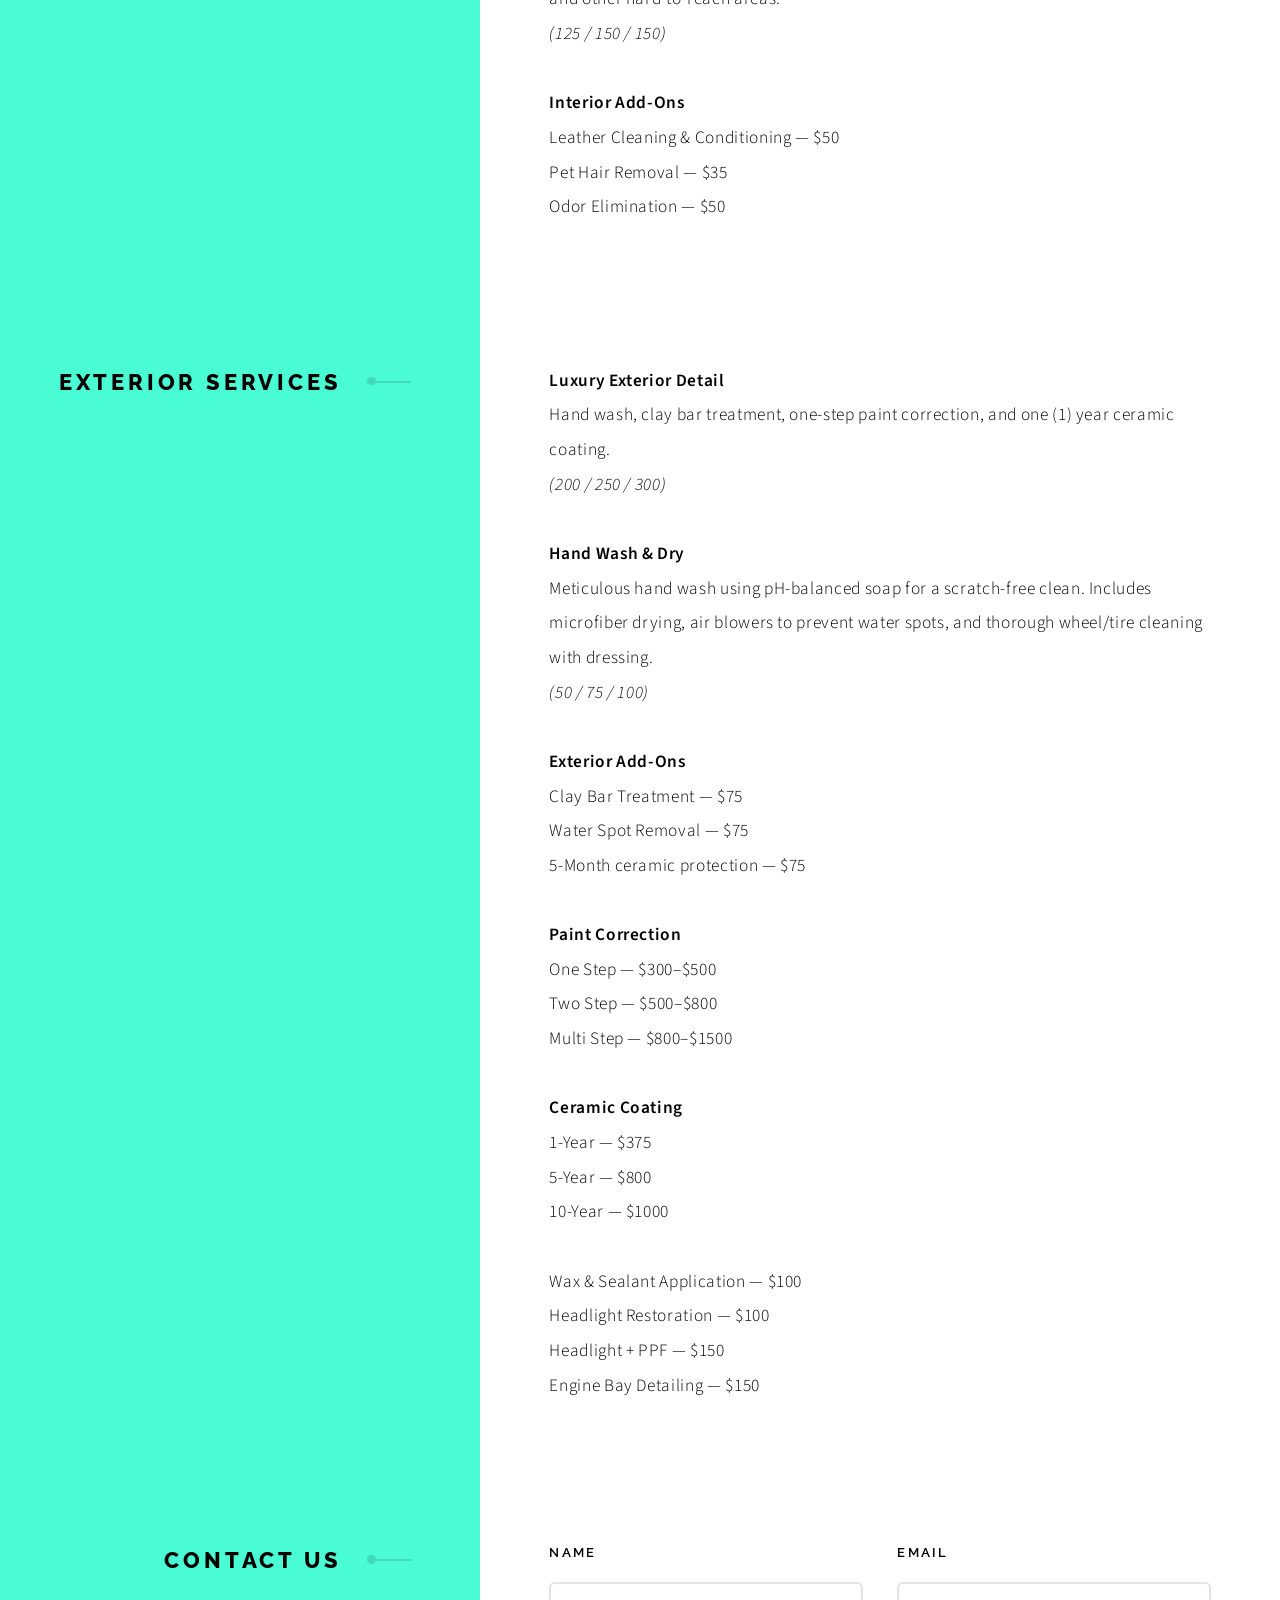
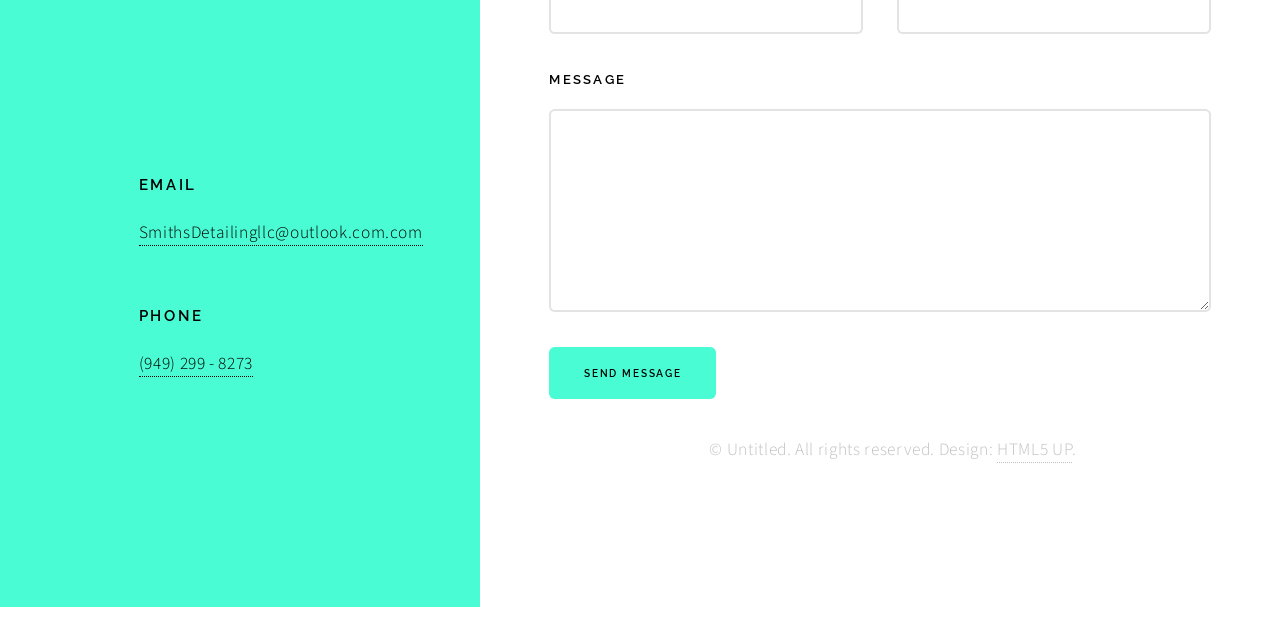
==== commit 561b6519: "adjustment to contact information location" ====
--- a/index.html
+++ b/index.html
@@ -398,19 +398,17 @@
 					      </ul>
 					    </form>
 					  </div>
-					</section>
-'
-						<footer>
-							<ul class="items">
-								<li>
-									<h3>Email</h3>
-									<a href="#">SmithsDetailingllc@outlook.com.com</a>
-								</li>
-								<li>
-									<h3>Phone</h3>
-									<a href="#">(949) 299 - 8273</a>
-								</li>
-								<li>
+					  <footer>
+						<ul class="items">
+							<li>
+								<h3>Email</h3>
+								<a href="#">SmithsDetailingllc@outlook.com.com</a>
+							</li>
+							<li>
+								<h3>Phone</h3>
+								<a href="#">(949) 299 - 8273</a>
+							</li>
+							<li>
 									
 								</li>
 								<li>
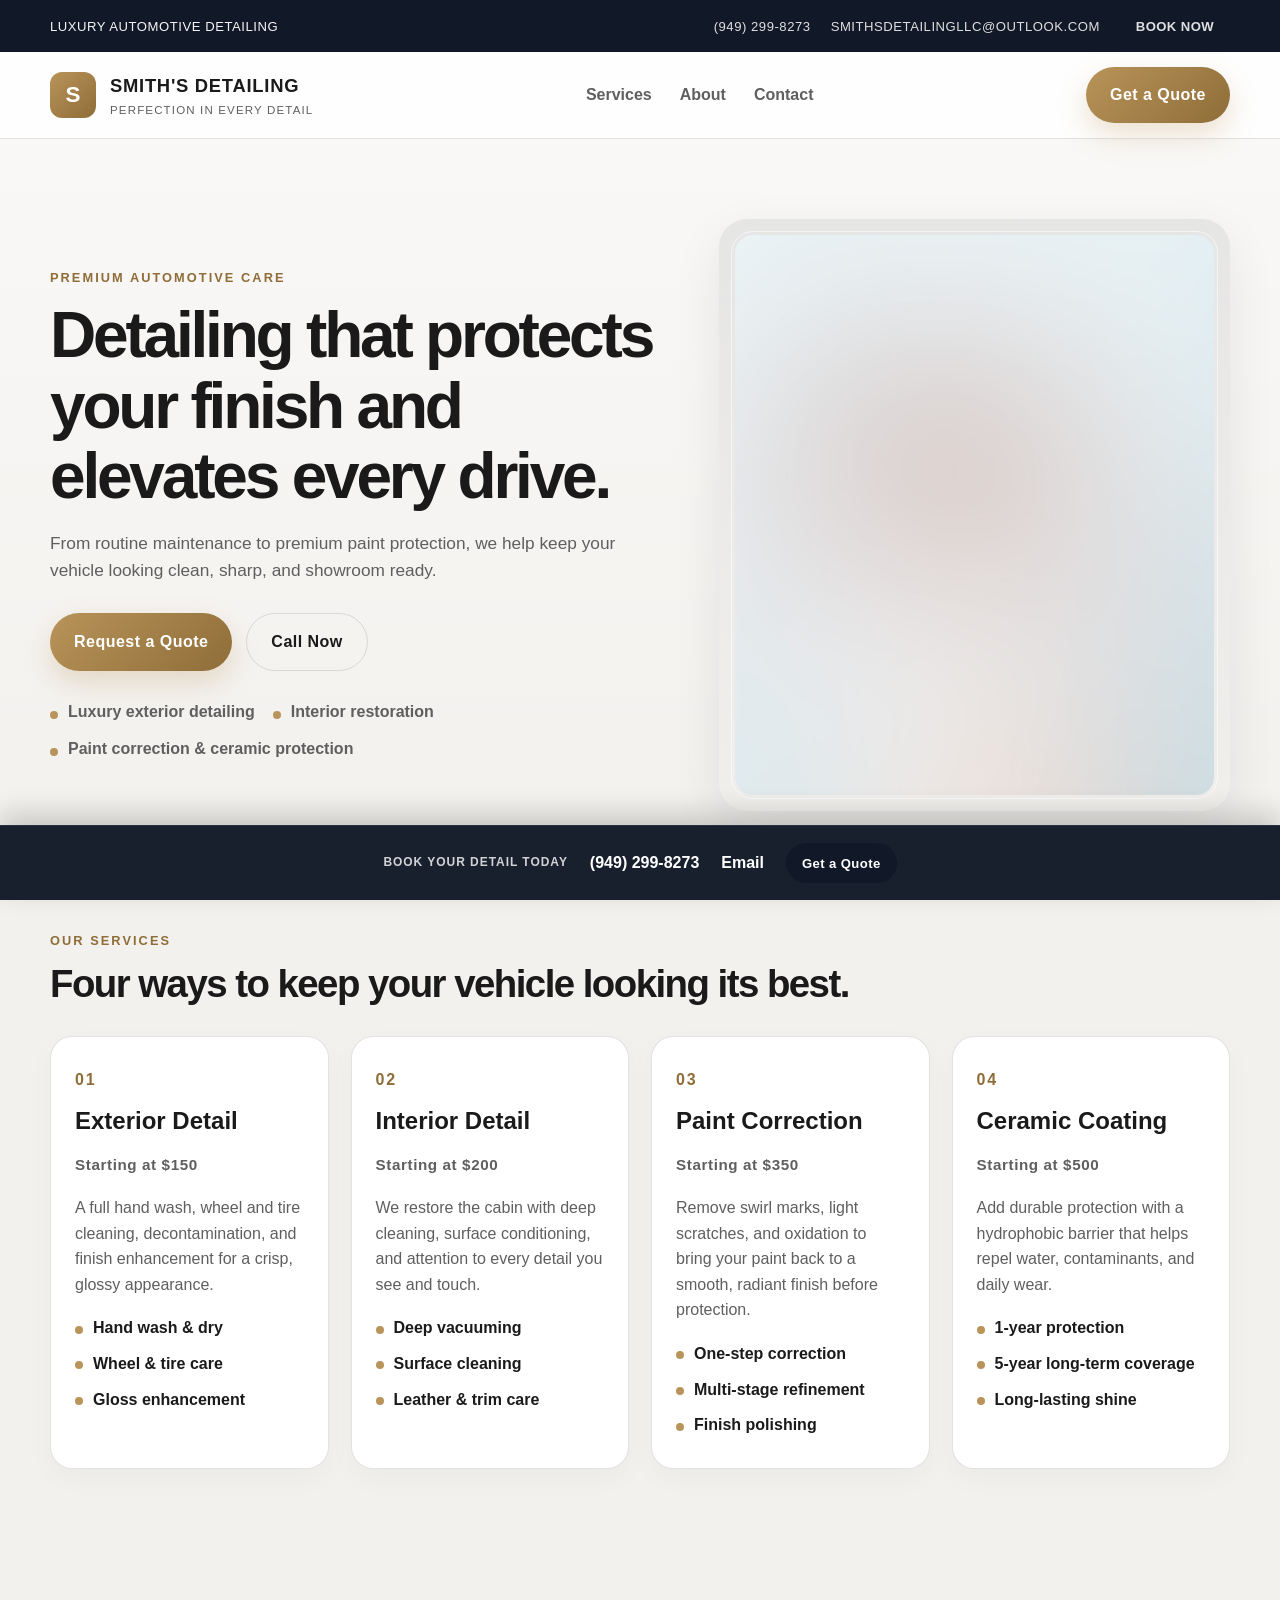
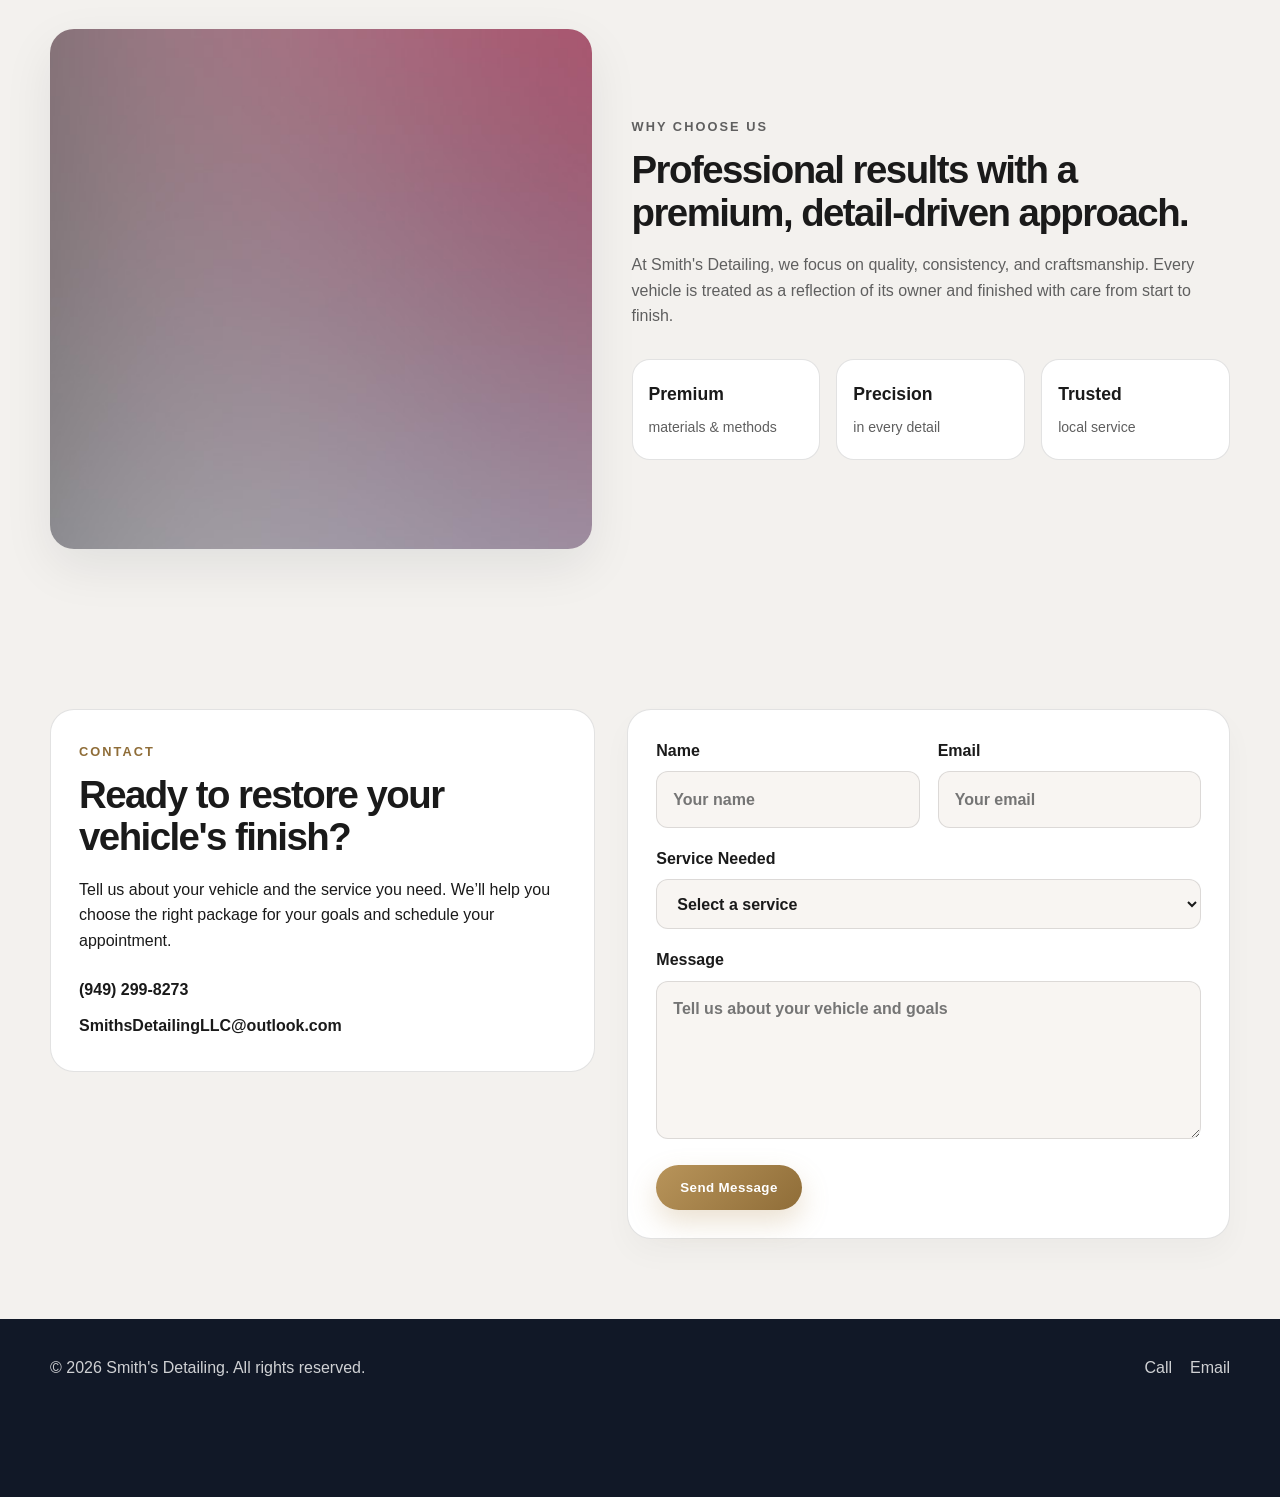
==== commit 84cc3489: "Rebuild" ====
--- a/index.html
+++ b/index.html
@@ -1,436 +1,239 @@
-<!DOCTYPE HTML>
-<!--
-	Smith's Detailing
-	Perfection in Every Detail.
-	Paradigm Shift by HTML5 UP
-	html5up.net | @ajlkn
-	Free for personal and commercial use under the CCA 3.0 license (html5up.net/license)
--->
-<html>
-	<head>
-		<title>Smith's Detailing</title>
-		<meta charset="utf-8" />
-		<meta name="viewport" content="width=device-width, initial-scale=1, user-scalable=no" />
-		<meta name="description" content="" />
-		<meta name="keywords" content="" />
-		<link rel="stylesheet" href="assets/css/main.css" />
-	</head>
-	<body class="is-preload">
-
-		<!-- Wrapper -->
-			<div id="wrapper">
-
-				<!-- Intro -->
-					<section class="intro">
-						<header>
-							<h1>Smiths Detailing</h1>
-							<p>Perfection in Every Detail. <a href="https://twitter.com/ajlkn"></a><a href="https://html5up.net"></a></p>
-							<ul class="actions">
-								<li><a href="#first" class="arrow scrolly"><span class="label">Next</span></a></li>
-							</ul>
-						</header>
-						<div class="content">
-							<span class="image fill" data-position="center"><img src="images/gallery/fulls/McLaren-720S-1-3883299007.jpg" alt="" /></span>
-						</div>
-					</section>
-
-				<!-- Section: Packages -->
-					<section>
-					  <header>
-					    <h2>Detail Packages (Most Popular)</h2>
-					  </header>
-					  <div class="content">
-					    <p><strong>Full Luxury Detail</strong><br>
-					    Includes a Luxury Exterior Detail <strong>+</strong> Deep Interior Cleaning.<br>
-					    <em>(300 / 350 / 400)</em></p>
-					  </div>
-					</section>
-					
-					<!-- Section: Interior Services -->
-					<section>
-					  <header>
-					    <h2>Interior Services</h2>
-					  </header>
-					  <div class="content">
-					    <p><strong>Basic Interior Cleaning</strong><br>
-					    A quick refresh for your vehicle's interior. Includes vacuuming carpets and seats, wiping down dashboards, and cleaning windows. Ideal for maintaining a clean and tidy interior between full details.<br>
-					    <em>(50 / 60 / 60)</em></p>
-					
-					    <p><strong>Deep Interior Cleaning</strong><br>
-					    Comprehensive cleaning. Includes vacuuming, steam cleaning of carpets and mats, wiping and conditioning of all surfaces, and thorough cleaning of vents, cup holders, and other hard-to-reach areas.<br>
-					    <em>(125 / 150 / 150)</em></p>
-					
-					    <p><strong>Interior Add-Ons</strong><br>
-					    Leather Cleaning & Conditioning — $50<br>
-					    Pet Hair Removal — $35<br>
-					    Odor Elimination — $50</p>
-					  </div>
-					</section>
-					
-					<!-- Section: Exterior Services -->
-					<section>
-					  <header>
-					    <h2>Exterior Services</h2>
-					  </header>
-					  <div class="content">
-					    <p><strong>Luxury Exterior Detail</strong><br>
-					    Hand wash, clay bar treatment, one-step paint correction, and one (1) year ceramic coating.<br>
-					    <em>(200 / 250 / 300)</em></p>
-					
-					    <p><strong>Hand Wash & Dry</strong><br>
-					    Meticulous hand wash using pH-balanced soap for a scratch-free clean. Includes microfiber drying, air blowers to prevent water spots, and thorough wheel/tire cleaning with dressing.<br>
-					    <em>(50 / 75 / 100)</em></p>
-					
-					    <p><strong>Exterior Add-Ons</strong><br>
-					    Clay Bar Treatment — $75<br>
-					    Water Spot Removal — $75<be> <br>
-					    5-Month ceramic protection — $75<br>
-					
-					    <br><strong>Paint Correction</strong><br>
-					    One Step — $300–$500<br>
-					    Two Step — $500–$800<br>
-					    Multi Step — $800–$1500<br>
-					
-					    <br><strong>Ceramic Coating</strong><br>
-					    1-Year — $375<br>
-					    5-Year — $800<br>
-					    10-Year — $1000<br>
-					
-					    <br>Wax & Sealant Application — $100<br>
-					    Headlight Restoration — $100<br>
-					    Headlight + PPF — $150<br>
-					    Engine Bay Detailing — $150</p>
-					  </div>
-					</section>
-
-				
-				<!-- Elements -->
-				<!--
-					<section>
-						<header>
-							<h2>Elements</h2>
-						</header>
-						<div class="content">
-
-							<section>
-								<header>
-									<h3>Text</h3>
-								</header>
-								<div class="content">
-									<p>This is <b>bold</b> and this is <strong>strong</strong>. This is <i>italic</i> and this is <em>emphasized</em>.
-									This is <sup>superscript</sup> text and this is <sub>subscript</sub> text.
-									This is <u>underlined</u> and this is code: <code>for (;;) { ... }</code>. Finally, <a href="#">this is a link</a>.</p>
-									<hr />
-									<h2>Heading Level 2</h2>
-									<h3>Heading Level 3</h3>
-									<h4>Heading Level 4</h4>
-									<h5>Heading Level 5</h5>
-									<hr />
-									<h5>Blockquote</h5>
-									<blockquote>Fringilla nisl. Donec accumsan interdum nisi, quis tincidunt felis sagittis eget tempus euismod. Vestibulum ante ipsum primis in faucibus vestibulum. Blandit adipiscing eu felis iaculis volutpat ac adipiscing accumsan faucibus. Vestibulum ante ipsum primis in faucibus lorem ipsum dolor sit amet nullam adipiscing eu felis.</blockquote>
-									<h5>Preformatted</h5>
-									<pre><code>i = 0;
-
-while (!deck.isInOrder()) {
-  print 'Iteration ' + i;
-  deck.shuffle();
-  i++;
-}
-
-print 'Sorted in ' + i + ' iterations.';</code></pre>
-								</div>
-							</section>
-
-							<section>
-								<header>
-									<h3>Lists</h3>
-								</header>
-								<div class="content">
-
-									<h4>Unordered</h4>
-									<ul>
-										<li>Dolor pulvinar etiam.</li>
-										<li>Sagittis adipiscing.</li>
-										<li>Felis enim feugiat.</li>
-									</ul>
-
-									<h4>Alternate</h4>
-									<ul class="alt">
-										<li>Dolor pulvinar etiam.</li>
-										<li>Sagittis adipiscing.</li>
-										<li>Felis enim feugiat.</li>
-									</ul>
-
-									<h4>Ordered</h4>
-									<ol>
-										<li>Dolor pulvinar etiam.</li>
-										<li>Etiam vel felis viverra.</li>
-										<li>Felis enim feugiat.</li>
-										<li>Dolor pulvinar etiam.</li>
-										<li>Etiam vel felis lorem.</li>
-										<li>Felis enim et feugiat.</li>
-									</ol>
-									<h4>Icons</h4>
-									<ul class="icons">
-										<li><a href="#" class="icon brands fa-twitter"><span class="label">Twitter</span></a></li>
-										<li><a href="#" class="icon brands fa-facebook-f"><span class="label">Facebook</span></a></li>
-										<li><a href="#" class="icon brands fa-instagram"><span class="label">Instagram</span></a></li>
-										<li><a href="#" class="icon brands fa-github"><span class="label">Github</span></a></li>
-									</ul>
-
-									<h4>Actions</h4>
-									<ul class="actions">
-										<li><a href="#" class="button primary">Default</a></li>
-										<li><a href="#" class="button">Default</a></li>
-									</ul>
-									<ul class="actions stacked">
-										<li><a href="#" class="button primary">Default</a></li>
-										<li><a href="#" class="button">Default</a></li>
-									</ul>
-								</div>
-							</section>
-
-							<section>
-								<header>
-									<h3>Table</h3>
-								</header>
-								<div class="content">
-									<h4>Default</h4>
-									<div class="table-wrapper">
-										<table>
-											<thead>
-												<tr>
-													<th>Name</th>
-													<th>Description</th>
-													<th>Price</th>
-												</tr>
-											</thead>
-											<tbody>
-												<tr>
-													<td>Item One</td>
-													<td>Ante turpis integer aliquet porttitor.</td>
-													<td>29.99</td>
-												</tr>
-												<tr>
-													<td>Item Two</td>
-													<td>Vis ac commodo adipiscing arcu aliquet.</td>
-													<td>19.99</td>
-												</tr>
-												<tr>
-													<td>Item Three</td>
-													<td> Morbi faucibus arcu accumsan lorem.</td>
-													<td>29.99</td>
-												</tr>
-												<tr>
-													<td>Item Four</td>
-													<td>Vitae integer tempus condimentum.</td>
-													<td>19.99</td>
-												</tr>
-												<tr>
-													<td>Item Five</td>
-													<td>Ante turpis integer aliquet porttitor.</td>
-													<td>29.99</td>
-												</tr>
-											</tbody>
-											<tfoot>
-												<tr>
-													<td colspan="2"></td>
-													<td>100.00</td>
-												</tr>
-											</tfoot>
-										</table>
-									</div>
-
-									<h4>Alternate</h4>
-									<div class="table-wrapper">
-										<table class="alt">
-											<thead>
-												<tr>
-													<th>Name</th>
-													<th>Description</th>
-													<th>Price</th>
-												</tr>
-											</thead>
-											<tbody>
-												<tr>
-													<td>Item One</td>
-													<td>Ante turpis integer aliquet porttitor.</td>
-													<td>29.99</td>
-												</tr>
-												<tr>
-													<td>Item Two</td>
-													<td>Vis ac commodo adipiscing arcu aliquet.</td>
-													<td>19.99</td>
-												</tr>
-												<tr>
-													<td>Item Three</td>
-													<td> Morbi faucibus arcu accumsan lorem.</td>
-													<td>29.99</td>
-												</tr>
-												<tr>
-													<td>Item Four</td>
-													<td>Vitae integer tempus condimentum.</td>
-													<td>19.99</td>
-												</tr>
-												<tr>
-													<td>Item Five</td>
-													<td>Ante turpis integer aliquet porttitor.</td>
-													<td>29.99</td>
-												</tr>
-											</tbody>
-											<tfoot>
-												<tr>
-													<td colspan="2"></td>
-													<td>100.00</td>
-												</tr>
-											</tfoot>
-										</table>
-									</div>
-								</div>
-							</section>
-
-							<section>
-								<header>
-									<h3>Buttons</h3>
-								</header>
-								<div class="content">
-									<ul class="actions">
-										<li><a href="#" class="button primary">Primary</a></li>
-										<li><a href="#" class="button">Default</a></li>
-									</ul>
-									<ul class="actions">
-										<li><a href="#" class="button large">Large</a></li>
-										<li><a href="#" class="button">Default</a></li>
-										<li><a href="#" class="button small">Small</a></li>
-									</ul>
-									<ul class="actions">
-										<li><a href="#" class="button primary icon solid fa-download">Icon</a></li>
-										<li><a href="#" class="button icon solid fa-download">Icon</a></li>
-									</ul>
-									<ul class="actions">
-										<li><span class="button primary disabled">Disabled</span></li>
-										<li><span class="button disabled">Disabled</span></li>
-									</ul>
-								</div>
-							</section>
-
-							<section>
-								<header>
-									<h3>Form</h3>
-								</header>
-								<div class="content">
-									<form method="post" action="#">
-										<div class="fields">
-											<div class="field half">
-												<label for="demo-name">Name</label>
-												<input type="text" name="demo-name" id="demo-name" value="" placeholder="Jane Doe" />
-											</div>
-											<div class="field half">
-												<label for="demo-email">Email</label>
-												<input type="email" name="demo-email" id="demo-email" value="" placeholder="jane@untitled.tld" />
-											</div>
-											<div class="field">
-												<label for="demo-category">Category</label>
-												<select name="demo-category" id="demo-category">
-													<option value="">-</option>
-													<option value="1">Manufacturing</option>
-													<option value="1">Shipping</option>
-													<option value="1">Administration</option>
-													<option value="1">Human Resources</option>
-												</select>
-											</div>
-											<div class="field half">
-												<input type="radio" id="demo-priority-low" name="demo-priority" checked>
-												<label for="demo-priority-low">Low</label>
-											</div>
-											<div class="field half">
-												<input type="radio" id="demo-priority-high" name="demo-priority">
-												<label for="demo-priority-high">High</label>
-											</div>
-											<div class="field half">
-												<input type="checkbox" id="demo-copy" name="demo-copy">
-												<label for="demo-copy">Email me a copy</label>
-											</div>
-											<div class="field half">
-												<input type="checkbox" id="demo-human" name="demo-human" checked>
-												<label for="demo-human">Not a robot</label>
-											</div>
-											<div class="field">
-												<label for="demo-message">Message</label>
-												<textarea name="demo-message" id="demo-message" placeholder="Enter your message" rows="6"></textarea>
-											</div>
-										</div>
-										<ul class="actions">
-											<li><input type="submit" value="Send Message" class="primary" /></li>
-											<li><input type="reset" value="Reset" /></li>
-										</ul>
-									</form>
-								</div>
-							</section>
-
-						</div>
-					</section>
-				-->
-
-				<!-- Section -->
-					<section>
-					  <header>
-					    <h2>Contact Us</h2>
-					  </header>
-					  <div class="content">
-					    <form action="https://formspree.io/f/meoggldn" method="POST">
-					      <div class="fields">
-					        <div class="field half">
-					          <label for="name">Name</label>
-					          <input type="text" name="name" id="name" required />
-					        </div>
-					        <div class="field half">
-					          <label for="email">Email</label>
-					          <input type="email" name="email" id="email" required />
-					        </div>
-					        <div class="field">
-					          <label for="message">Message</label>
-					          <textarea name="message" id="message" rows="5" required></textarea>
-					        </div>
-					      </div>
-					      <ul class="actions">
-					        <li><input type="submit" value="Send Message" class="primary" /></li>
-					      </ul>
-					    </form>
-					  </div>
-					  <footer>
-						<ul class="items">
-							<li>
-								<h3>Email</h3>
-								<a href="#">SmithsDetailingllc@outlook.com.com</a>
-							</li>
-							<li>
-								<h3>Phone</h3>
-								<a href="#">(949) 299 - 8273</a>
-							</li>
-							<li>
-									
-								</li>
-								<li>
-									
-									</ul>
-								</li>
-							</ul>
-						</footer>
-					</section>
-
-				<!-- Copyright -->
-					<div class="copyright">&copy; Untitled. All rights reserved. Design: <a href="https://html5up.net">HTML5 UP</a>.</div>
-
-			</div>
-
-		<!-- Scripts -->
-			<script src="assets/js/jquery.min.js"></script>
-			<script src="assets/js/jquery.scrolly.min.js"></script>
-			<script src="assets/js/browser.min.js"></script>
-			<script src="assets/js/breakpoints.min.js"></script>
-			<script src="assets/js/util.js"></script>
-			<script src="assets/js/main.js"></script>
-
-	</body>
-</html>
+<!DOCTYPE html>
+<html lang="en">
+  <head>
+    <meta charset="utf-8" />
+    <meta name="viewport" content="width=device-width, initial-scale=1" />
+    <meta
+      name="description"
+      content="Smith's Detailing offers premium exterior detailing, interior detailing, paint correction, and ceramic coating services."
+    />
+    <title>Smith's Detailing | Premium Auto Detailing</title>
+    <link rel="stylesheet" href="assets/css/main.css" />
+  </head>
+  <body>
+    <div class="top-bar">
+      <div class="container top-bar-inner">
+        <span>Luxury automotive detailing</span>
+        <div class="top-links">
+          <a href="tel:+19492998273">(949) 299-8273</a>
+          <a href="mailto:SmithsDetailingLLC@outlook.com">SmithsDetailingLLC@outlook.com</a>
+          <a class="button small" href="#contact">Book Now</a>
+        </div>
+      </div>
+    </div>
+
+    <header class="site-header">
+      <div class="container nav">
+        <div class="brand" aria-label="Smith's Detailing home">
+          <span class="brand-mark">S</span>
+          <div>
+            <strong>Smith's Detailing</strong>
+            <small>Perfection in Every Detail</small>
+          </div>
+        </div>
+
+        <nav class="main-nav" aria-label="Main navigation">
+          <a href="#services">Services</a>
+          <a href="#about">About</a>
+          <a href="#contact">Contact</a>
+        </nav>
+
+        <a href="#contact" class="button primary">Get a Quote</a>
+      </div>
+    </header>
+
+    <main>
+      <section class="hero">
+        <div class="container hero-inner">
+          <div class="hero-copy">
+            <p class="eyebrow">Premium automotive care</p>
+            <h1>Detailing that protects your finish and elevates every drive.</h1>
+            <p class="lead">
+              From routine maintenance to premium paint protection, we help keep your vehicle looking clean,
+              sharp, and showroom ready.
+            </p>
+            <div class="actions">
+              <a href="#contact" class="button primary">Request a Quote</a>
+              <a href="tel:+19492998273" class="button secondary">Call Now</a>
+            </div>
+            <ul class="highlights" aria-label="Key benefits">
+              <li>Luxury exterior detailing</li>
+              <li>Interior restoration</li>
+              <li>Paint correction & ceramic protection</li>
+            </ul>
+          </div>
+
+          <div class="hero-visual" aria-label="Vehicle detailing showcase">
+            <div class="image-frame">
+              <img src="images/pic01.jpg" alt="Luxury vehicle at a detailing studio" />
+            </div>
+          </div>
+        </div>
+      </section>
+
+      <section id="services" class="services">
+        <div class="container">
+          <div class="section-heading">
+            <p class="eyebrow">Our services</p>
+            <h2>Four ways to keep your vehicle looking its best.</h2>
+          </div>
+
+          <div class="service-grid">
+            <article class="service-card">
+              <span class="service-number">01</span>
+              <h3>Exterior Detail</h3>
+              <p class="service-price">Starting at $150</p>
+              <p>
+                A full hand wash, wheel and tire cleaning, decontamination, and finish enhancement for a crisp,
+                glossy appearance.
+              </p>
+              <ul>
+                <li>Hand wash & dry</li>
+                <li>Wheel & tire care</li>
+                <li>Gloss enhancement</li>
+              </ul>
+            </article>
+
+            <article class="service-card">
+              <span class="service-number">02</span>
+              <h3>Interior Detail</h3>
+              <p class="service-price">Starting at $200</p>
+              <p>
+                We restore the cabin with deep cleaning, surface conditioning, and attention to every detail you see
+                and touch.
+              </p>
+              <ul>
+                <li>Deep vacuuming</li>
+                <li>Surface cleaning</li>
+                <li>Leather & trim care</li>
+              </ul>
+            </article>
+
+            <article class="service-card">
+              <span class="service-number">03</span>
+              <h3>Paint Correction</h3>
+              <p class="service-price">Starting at $350</p>
+              <p>
+                Remove swirl marks, light scratches, and oxidation to bring your paint back to a smooth, radiant
+                finish before protection.
+              </p>
+              <ul>
+                <li>One-step correction</li>
+                <li>Multi-stage refinement</li>
+                <li>Finish polishing</li>
+              </ul>
+            </article>
+
+            <article class="service-card">
+              <span class="service-number">04</span>
+              <h3>Ceramic Coating</h3>
+              <p class="service-price">Starting at $500</p>
+              <p>
+                Add durable protection with a hydrophobic barrier that helps repel water, contaminants, and daily wear.
+              </p>
+              <ul>
+                <li>1-year protection</li>
+                <li>5-year long-term coverage</li>
+                <li>Long-lasting shine</li>
+              </ul>
+            </article>
+          </div>
+        </div>
+      </section>
+
+      <section id="about" class="about">
+        <div class="container about-grid">
+          <div class="about-image">
+            <img src="images/pic02.jpg" alt="Detailed vehicle exterior" />
+          </div>
+          <div class="about-copy">
+            <p class="eyebrow">Why choose us</p>
+            <h2>Professional results with a premium, detail-driven approach.</h2>
+            <p>
+              At Smith's Detailing, we focus on quality, consistency, and craftsmanship. Every vehicle is treated as a
+              reflection of its owner and finished with care from start to finish.
+            </p>
+            <div class="stats">
+              <div>
+                <strong>Premium</strong>
+                <span>materials & methods</span>
+              </div>
+              <div>
+                <strong>Precision</strong>
+                <span>in every detail</span>
+              </div>
+              <div>
+                <strong>Trusted</strong>
+                <span>local service</span>
+              </div>
+            </div>
+          </div>
+        </div>
+      </section>
+
+      <section id="contact" class="contact-section">
+        <div class="container contact-wrap">
+          <div class="contact-copy">
+            <p class="eyebrow">Contact</p>
+            <h2>Ready to restore your vehicle's finish?</h2>
+            <p>
+              Tell us about your vehicle and the service you need. We’ll help you choose the right package for your
+              goals and schedule your appointment.
+            </p>
+            <div class="contact-details">
+              <a href="tel:+19492998273">(949) 299-8273</a>
+              <a href="mailto:SmithsDetailingLLC@outlook.com">SmithsDetailingLLC@outlook.com</a>
+            </div>
+          </div>
+
+          <form class="quote-form" action="https://formspree.io/f/meoggldn" method="POST">
+            <div class="field-row">
+              <label>
+                Name
+                <input type="text" name="name" placeholder="Your name" required />
+              </label>
+              <label>
+                Email
+                <input type="email" name="email" placeholder="Your email" required />
+              </label>
+            </div>
+            <label>
+              Service Needed
+              <select name="service" required>
+                <option value="">Select a service</option>
+                <option>Exterior Detail</option>
+                <option>Interior Detail</option>
+                <option>Paint Correction</option>
+                <option>Ceramic Coating</option>
+              </select>
+            </label>
+            <label>
+              Message
+              <textarea name="message" rows="5" placeholder="Tell us about your vehicle and goals" required></textarea>
+            </label>
+            <button type="submit" class="button primary">Send Message</button>
+          </form>
+        </div>
+      </section>
+    </main>
+
+    <footer class="site-footer">
+      <div class="container footer-inner">
+        <p>&copy; 2026 Smith's Detailing. All rights reserved.</p>
+        <div class="footer-links">
+          <a href="tel:+19492998273">Call</a>
+          <a href="mailto:SmithsDetailingLLC@outlook.com">Email</a>
+        </div>
+      </div>
+    </footer>
+
+    <div class="floating-contact-bar" aria-label="Quick contact bar">
+      <div class="container floating-inner">
+        <span>Book your detail today</span>
+        <a href="tel:+19492998273">(949) 299-8273</a>
+        <a href="mailto:SmithsDetailingLLC@outlook.com">Email</a>
+        <a href="#contact" class="button small dark">Get a Quote</a>
+      </div>
+    </div>
+  </body>
+</html>
--- a/assets/css/main.css
+++ b/assets/css/main.css
@@ -0,0 +1,566 @@
+:root {
+  --bg: #f3f1ee;
+  --panel: #ffffff;
+  --panel-alt: #f8f5f2;
+  --ink: #1a1a1a;
+  --muted: #5f5f5f;
+  --line: rgba(19, 19, 19, 0.12);
+  --accent: #b8945a;
+  --accent-strong: #8f6d38;
+  --navy: #111827;
+  --shadow: 0 18px 50px rgba(17, 24, 39, 0.08);
+}
+
+* {
+  box-sizing: border-box;
+}
+
+html {
+  scroll-behavior: smooth;
+}
+
+body {
+  margin: 0;
+  font-family: "Segoe UI", Arial, sans-serif;
+  background: var(--bg);
+  color: var(--ink);
+  line-height: 1.6;
+}
+
+a {
+  color: inherit;
+  text-decoration: none;
+}
+
+img {
+  max-width: 100%;
+  display: block;
+}
+
+.container {
+  width: min(1180px, calc(100% - 32px));
+  margin: 0 auto;
+}
+
+.top-bar {
+  background: var(--navy);
+  color: #f5f5f5;
+  font-size: 0.82rem;
+  letter-spacing: 0.04em;
+  text-transform: uppercase;
+}
+
+.top-bar-inner {
+  display: flex;
+  align-items: center;
+  justify-content: space-between;
+  min-height: 52px;
+  gap: 20px;
+}
+
+.top-links {
+  display: flex;
+  align-items: center;
+  gap: 20px;
+  flex-wrap: wrap;
+}
+
+.top-links a {
+  opacity: 0.9;
+}
+
+.site-header {
+  background: rgba(255, 255, 255, 0.92);
+  backdrop-filter: blur(10px);
+  position: sticky;
+  top: 0;
+  z-index: 30;
+  border-bottom: 1px solid var(--line);
+}
+
+.nav {
+  display: flex;
+  align-items: center;
+  justify-content: space-between;
+  min-height: 86px;
+  gap: 24px;
+}
+
+.brand {
+  display: flex;
+  align-items: center;
+  gap: 14px;
+}
+
+.brand-mark {
+  display: inline-flex;
+  align-items: center;
+  justify-content: center;
+  width: 46px;
+  height: 46px;
+  border-radius: 12px;
+  background: linear-gradient(135deg, var(--accent), var(--accent-strong));
+  color: #fff;
+  font-weight: 700;
+  font-size: 1.4rem;
+}
+
+.brand strong {
+  display: block;
+  font-size: 1.15rem;
+  letter-spacing: 0.04em;
+  text-transform: uppercase;
+}
+
+.brand small {
+  display: block;
+  color: var(--muted);
+  font-size: 0.72rem;
+  letter-spacing: 0.1em;
+  text-transform: uppercase;
+}
+
+.main-nav {
+  display: flex;
+  align-items: center;
+  gap: 28px;
+  color: var(--muted);
+  font-weight: 600;
+}
+
+.main-nav a:hover {
+  color: var(--ink);
+}
+
+.button {
+  display: inline-flex;
+  align-items: center;
+  justify-content: center;
+  border: none;
+  border-radius: 999px;
+  padding: 0.95rem 1.5rem;
+  font-weight: 700;
+  letter-spacing: 0.03em;
+  transition: transform 0.2s ease, box-shadow 0.2s ease;
+  cursor: pointer;
+}
+
+.button:hover {
+  transform: translateY(-1px);
+}
+
+.button.primary {
+  background: linear-gradient(135deg, var(--accent), var(--accent-strong));
+  color: #fff;
+  box-shadow: 0 12px 28px rgba(184, 148, 90, 0.28);
+}
+
+.button.secondary {
+  background: transparent;
+  color: var(--ink);
+  border: 1px solid var(--line);
+}
+
+.button.small {
+  padding: 0.6rem 1rem;
+  font-size: 0.82rem;
+}
+
+.button.dark {
+  background: var(--navy);
+  color: #fff;
+}
+
+.hero {
+  padding: 80px 0 40px;
+  background: linear-gradient(180deg, rgba(255,255,255,0.5), transparent);
+}
+
+.hero-inner {
+  display: grid;
+  grid-template-columns: 1.1fr 0.9fr;
+  align-items: center;
+  gap: 44px;
+}
+
+.eyebrow {
+  margin: 0 0 12px;
+  font-size: 0.8rem;
+  text-transform: uppercase;
+  letter-spacing: 0.16em;
+  color: var(--accent-strong);
+  font-weight: 700;
+}
+
+h1, h2, h3 {
+  margin: 0 0 18px;
+  line-height: 1.1;
+  color: var(--ink);
+}
+
+h1 {
+  font-size: clamp(2.6rem, 5vw, 4.6rem);
+  letter-spacing: -0.05em;
+  max-width: 620px;
+}
+
+h2 {
+  font-size: clamp(2rem, 3vw, 3rem);
+  letter-spacing: -0.04em;
+}
+
+h3 {
+  font-size: 1.5rem;
+}
+
+.lead {
+  max-width: 620px;
+  margin: 0 0 28px;
+  color: var(--muted);
+  font-size: 1.08rem;
+}
+
+.actions {
+  display: flex;
+  gap: 14px;
+  flex-wrap: wrap;
+  margin-bottom: 28px;
+}
+
+.highlights {
+  list-style: none;
+  padding: 0;
+  margin: 0;
+  display: flex;
+  flex-wrap: wrap;
+  gap: 12px 18px;
+  color: var(--muted);
+  font-weight: 600;
+}
+
+.highlights li {
+  position: relative;
+  padding-left: 18px;
+}
+
+.highlights li::before {
+  content: "";
+  position: absolute;
+  left: 0;
+  top: 0.75em;
+  width: 8px;
+  height: 8px;
+  border-radius: 50%;
+  background: var(--accent);
+}
+
+.hero-visual {
+  display: flex;
+  justify-content: center;
+}
+
+.image-frame {
+  position: relative;
+  width: min(100%, 560px);
+  padding: 16px;
+  border-radius: 28px;
+  background: linear-gradient(180deg, rgba(17, 24, 39, 0.08), rgba(17, 24, 39, 0.01));
+  box-shadow: var(--shadow);
+}
+
+.image-frame::before {
+  content: "";
+  position: absolute;
+  inset: 12px;
+  border: 1px solid rgba(255,255,255,0.6);
+  border-radius: 22px;
+  pointer-events: none;
+}
+
+.image-frame img {
+  width: 100%;
+  height: 560px;
+  object-fit: cover;
+  border-radius: 18px;
+}
+
+.services,
+.about,
+.contact-section {
+  padding: 80px 0;
+}
+
+.section-heading {
+  margin-bottom: 30px;
+}
+
+.service-grid {
+  display: grid;
+  grid-template-columns: repeat(4, minmax(0, 1fr));
+  gap: 22px;
+}
+
+.service-card {
+  background: var(--panel);
+  border: 1px solid var(--line);
+  border-radius: 22px;
+  padding: 30px 24px;
+  box-shadow: 0 10px 28px rgba(17, 24, 39, 0.03);
+}
+
+.service-number {
+  display: inline-block;
+  margin-bottom: 16px;
+  color: var(--accent-strong);
+  font-weight: 700;
+  letter-spacing: 0.12em;
+}
+
+.service-card p {
+  margin: 0 0 18px;
+  color: var(--muted);
+}
+
+.service-price {
+  margin: 0 0 14px;
+  color: var(--accent-strong);
+  font-size: 0.95rem;
+  font-weight: 700;
+  letter-spacing: 0.04em;
+}
+
+.service-card ul {
+  list-style: none;
+  padding: 0;
+  margin: 0;
+  display: grid;
+  gap: 10px;
+  color: var(--ink);
+  font-weight: 600;
+}
+
+.service-card li {
+  position: relative;
+  padding-left: 18px;
+}
+
+.service-card li::before {
+  content: "";
+  position: absolute;
+  left: 0;
+  top: 0.65em;
+  width: 8px;
+  height: 8px;
+  border-radius: 50%;
+  background: var(--accent);
+}
+
+.about-grid {
+  display: grid;
+  grid-template-columns: 0.95fr 1.05fr;
+  gap: 40px;
+  align-items: center;
+}
+
+.about-image img {
+  width: 100%;
+  height: 520px;
+  border-radius: 24px;
+  object-fit: cover;
+  box-shadow: var(--shadow);
+}
+
+.about-copy p {
+  color: var(--muted);
+}
+
+.stats {
+  display: grid;
+  grid-template-columns: repeat(3, minmax(0, 1fr));
+  gap: 16px;
+  margin-top: 30px;
+}
+
+.stats div {
+  background: var(--panel);
+  border: 1px solid var(--line);
+  border-radius: 18px;
+  padding: 20px 16px;
+}
+
+.stats strong {
+  display: block;
+  margin-bottom: 6px;
+  font-size: 1.1rem;
+}
+
+.stats span {
+  color: var(--muted);
+  font-size: 0.88rem;
+}
+
+.contact-wrap {
+  display: grid;
+  grid-template-columns: 0.95fr 1.05fr;
+  gap: 32px;
+  align-items: start;
+}
+
+.contact-copy {
+  background: var(--panel);
+  border: 1px solid var(--line);
+  border-radius: 24px;
+  padding: 32px 28px;
+}
+
+.contact-details {
+  display: grid;
+  gap: 10px;
+  margin-top: 24px;
+  font-weight: 600;
+}
+
+.quote-form {
+  background: var(--panel);
+  border: 1px solid var(--line);
+  border-radius: 24px;
+  padding: 28px;
+  box-shadow: 0 14px 30px rgba(17, 24, 39, 0.03);
+}
+
+.field-row {
+  display: grid;
+  grid-template-columns: repeat(2, minmax(0, 1fr));
+  gap: 18px;
+}
+
+label {
+  display: block;
+  margin-bottom: 18px;
+  color: var(--ink);
+  font-weight: 600;
+}
+
+input,
+select,
+textarea {
+  width: 100%;
+  margin-top: 8px;
+  border: 1px solid var(--line);
+  border-radius: 12px;
+  background: var(--panel-alt);
+  padding: 0.9rem 1rem;
+  font: inherit;
+  color: var(--ink);
+}
+
+textarea {
+  resize: vertical;
+  min-height: 150px;
+}
+
+.site-footer {
+  background: var(--navy);
+  color: rgba(255,255,255,0.8);
+  padding: 20px 0 100px;
+}
+
+.footer-inner {
+  display: flex;
+  align-items: center;
+  justify-content: space-between;
+  gap: 16px;
+}
+
+.footer-links {
+  display: flex;
+  gap: 18px;
+}
+
+.floating-contact-bar {
+  position: fixed;
+  left: 0;
+  right: 0;
+  bottom: 0;
+  z-index: 40;
+  background: rgba(17, 24, 39, 0.97);
+  color: #fff;
+  box-shadow: 0 -10px 28px rgba(0,0,0,0.18);
+  border-top: 1px solid rgba(255,255,255,0.08);
+}
+
+.floating-inner {
+  display: flex;
+  align-items: center;
+  justify-content: center;
+  gap: 22px;
+  min-height: 74px;
+  flex-wrap: wrap;
+  font-weight: 600;
+}
+
+.floating-inner span {
+  letter-spacing: 0.08em;
+  text-transform: uppercase;
+  font-size: 0.75rem;
+  opacity: 0.8;
+}
+
+@media (max-width: 980px) {
+  .hero-inner,
+  .about-grid,
+  .contact-wrap,
+  .service-grid {
+    grid-template-columns: 1fr 1fr;
+  }
+
+  .hero-inner {
+    grid-template-columns: 1fr;
+  }
+
+  .service-grid {
+    grid-template-columns: repeat(2, minmax(0, 1fr));
+  }
+
+  .top-bar-inner,
+  .nav,
+  .footer-inner {
+    flex-direction: column;
+    justify-content: center;
+    padding: 16px 0;
+  }
+
+  .site-header {
+    position: static;
+  }
+}
+
+@media (max-width: 640px) {
+  .main-nav {
+    gap: 14px;
+    font-size: 0.9rem;
+    flex-wrap: wrap;
+    justify-content: center;
+  }
+
+  .service-grid,
+  .stats,
+  .field-row,
+  .about-grid,
+  .contact-wrap {
+    grid-template-columns: 1fr;
+  }
+
+  .top-links {
+    justify-content: center;
+  }
+
+  .floating-inner {
+    gap: 10px;
+    padding: 12px 0;
+  }
+
+  .site-footer {
+    padding-bottom: 110px;
+  }
+}
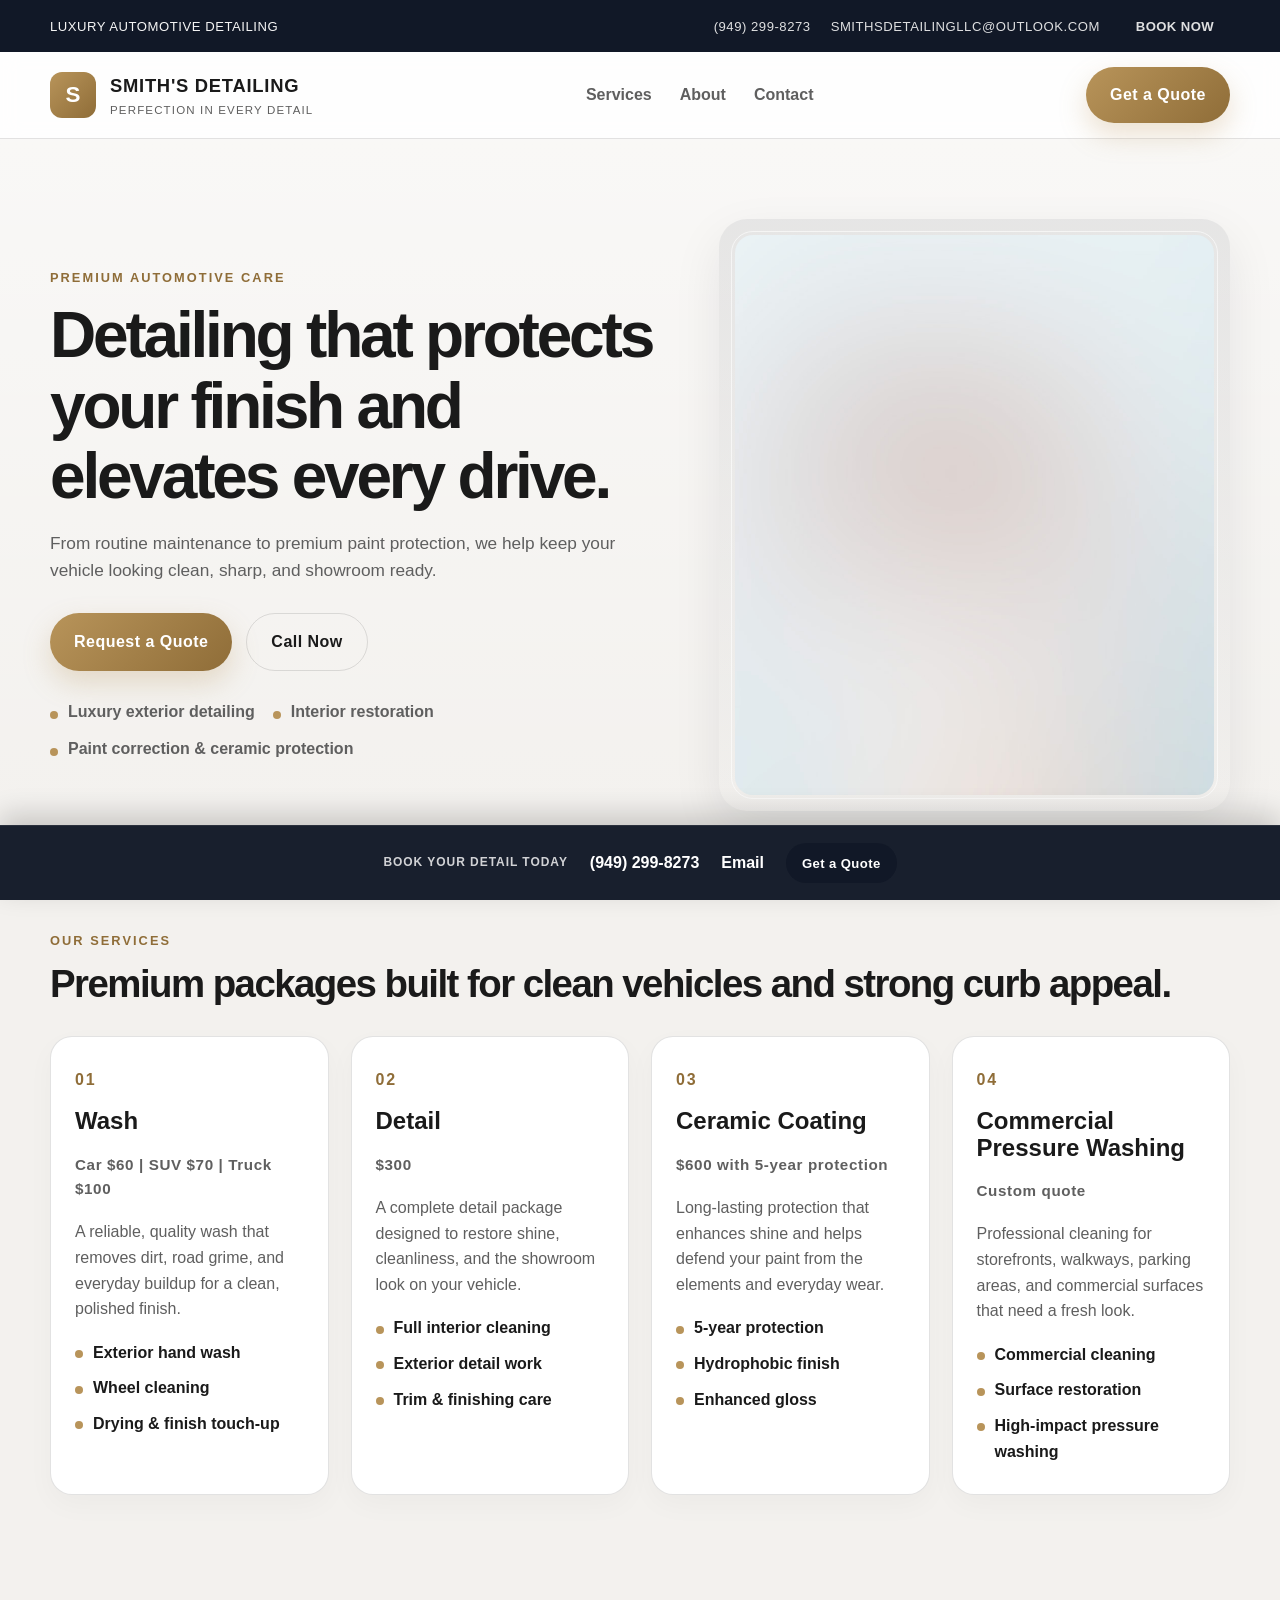
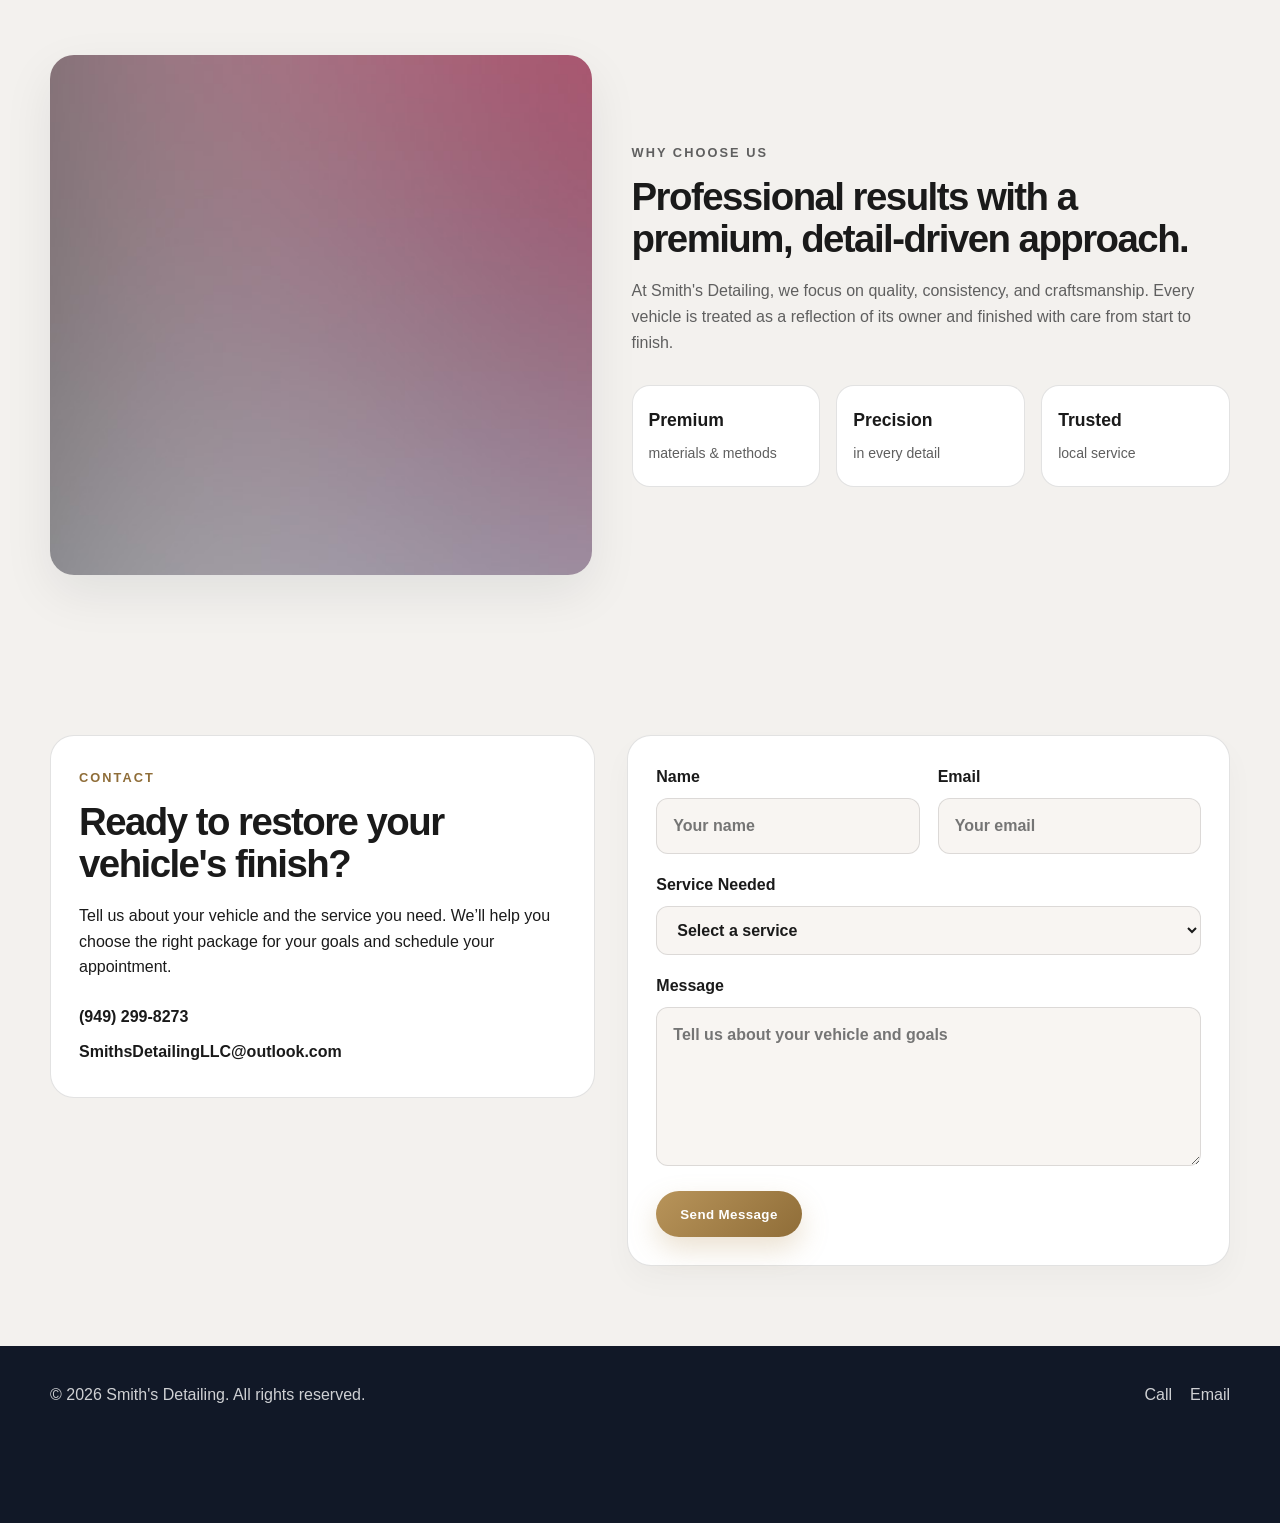
==== commit 8b100ad5: "commit changes" ====
--- a/index.html
+++ b/index.html
@@ -75,66 +75,63 @@
         <div class="container">
           <div class="section-heading">
             <p class="eyebrow">Our services</p>
-            <h2>Four ways to keep your vehicle looking its best.</h2>
+            <h2>Premium packages built for clean vehicles and strong curb appeal.</h2>
           </div>
 
           <div class="service-grid">
             <article class="service-card">
               <span class="service-number">01</span>
-              <h3>Exterior Detail</h3>
-              <p class="service-price">Starting at $150</p>
-              <p>
-                A full hand wash, wheel and tire cleaning, decontamination, and finish enhancement for a crisp,
-                glossy appearance.
-              </p>
-              <ul>
-                <li>Hand wash & dry</li>
-                <li>Wheel & tire care</li>
-                <li>Gloss enhancement</li>
+              <h3>Wash</h3>
+              <p class="service-price">Car $60 | SUV $70 | Truck $100</p>
+              <p>
+                A reliable, quality wash that removes dirt, road grime, and everyday buildup for a clean, polished finish.
+              </p>
+              <ul>
+                <li>Exterior hand wash</li>
+                <li>Wheel cleaning</li>
+                <li>Drying & finish touch-up</li>
               </ul>
             </article>
 
             <article class="service-card">
               <span class="service-number">02</span>
-              <h3>Interior Detail</h3>
-              <p class="service-price">Starting at $200</p>
-              <p>
-                We restore the cabin with deep cleaning, surface conditioning, and attention to every detail you see
-                and touch.
-              </p>
-              <ul>
-                <li>Deep vacuuming</li>
-                <li>Surface cleaning</li>
-                <li>Leather & trim care</li>
+              <h3>Detail</h3>
+              <p class="service-price">$300</p>
+              <p>
+                A complete detail package designed to restore shine, cleanliness, and the showroom look on your vehicle.
+              </p>
+              <ul>
+                <li>Full interior cleaning</li>
+                <li>Exterior detail work</li>
+                <li>Trim & finishing care</li>
               </ul>
             </article>
 
             <article class="service-card">
               <span class="service-number">03</span>
-              <h3>Paint Correction</h3>
-              <p class="service-price">Starting at $350</p>
-              <p>
-                Remove swirl marks, light scratches, and oxidation to bring your paint back to a smooth, radiant
-                finish before protection.
-              </p>
-              <ul>
-                <li>One-step correction</li>
-                <li>Multi-stage refinement</li>
-                <li>Finish polishing</li>
+              <h3>Ceramic Coating</h3>
+              <p class="service-price">$600 with 5-year protection</p>
+              <p>
+                Long-lasting protection that enhances shine and helps defend your paint from the elements and everyday wear.
+              </p>
+              <ul>
+                <li>5-year protection</li>
+                <li>Hydrophobic finish</li>
+                <li>Enhanced gloss</li>
               </ul>
             </article>
 
             <article class="service-card">
               <span class="service-number">04</span>
-              <h3>Ceramic Coating</h3>
-              <p class="service-price">Starting at $500</p>
-              <p>
-                Add durable protection with a hydrophobic barrier that helps repel water, contaminants, and daily wear.
-              </p>
-              <ul>
-                <li>1-year protection</li>
-                <li>5-year long-term coverage</li>
-                <li>Long-lasting shine</li>
+              <h3>Commercial Pressure Washing</h3>
+              <p class="service-price">Custom quote</p>
+              <p>
+                Professional cleaning for storefronts, walkways, parking areas, and commercial surfaces that need a fresh look.
+              </p>
+              <ul>
+                <li>Commercial cleaning</li>
+                <li>Surface restoration</li>
+                <li>High-impact pressure washing</li>
               </ul>
             </article>
           </div>
@@ -201,10 +198,10 @@
               Service Needed
               <select name="service" required>
                 <option value="">Select a service</option>
-                <option>Exterior Detail</option>
-                <option>Interior Detail</option>
-                <option>Paint Correction</option>
+                <option>Wash</option>
+                <option>Detail</option>
                 <option>Ceramic Coating</option>
+                <option>Commercial Pressure Washing</option>
               </select>
             </label>
             <label>
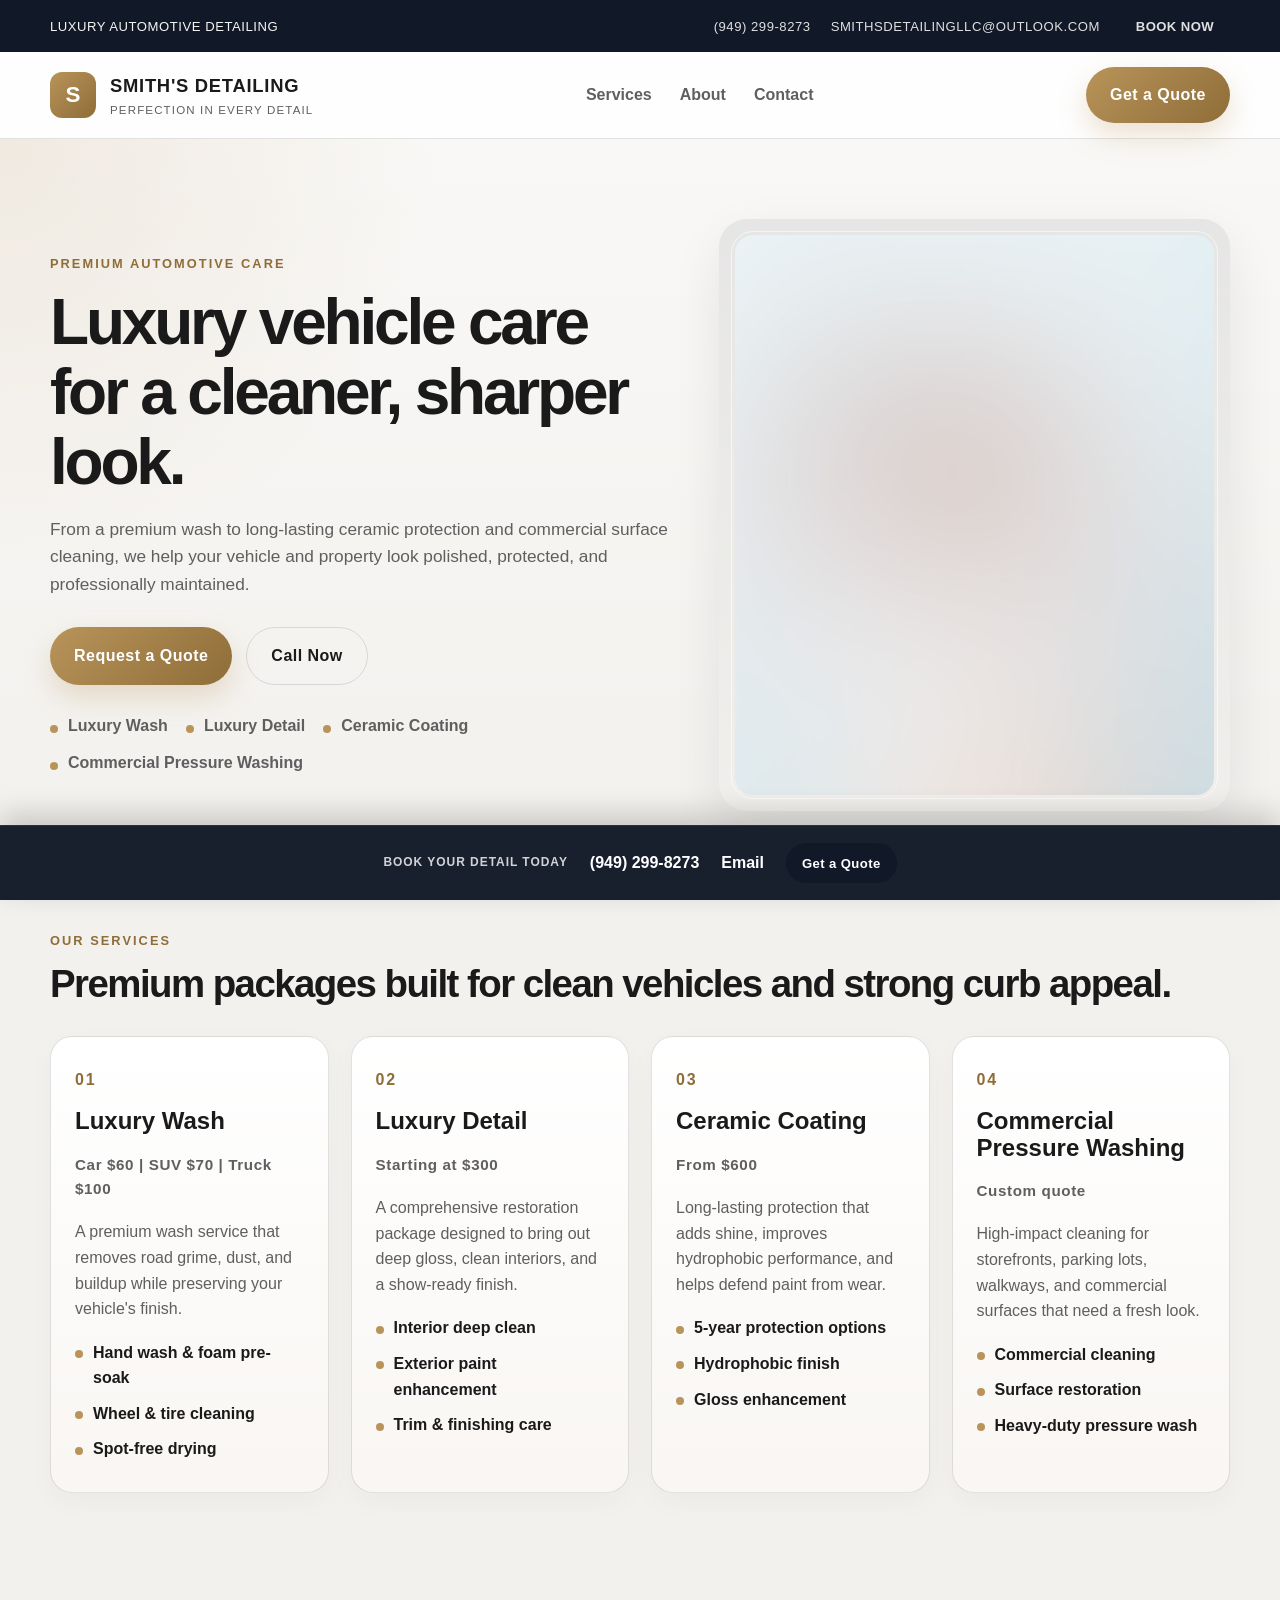
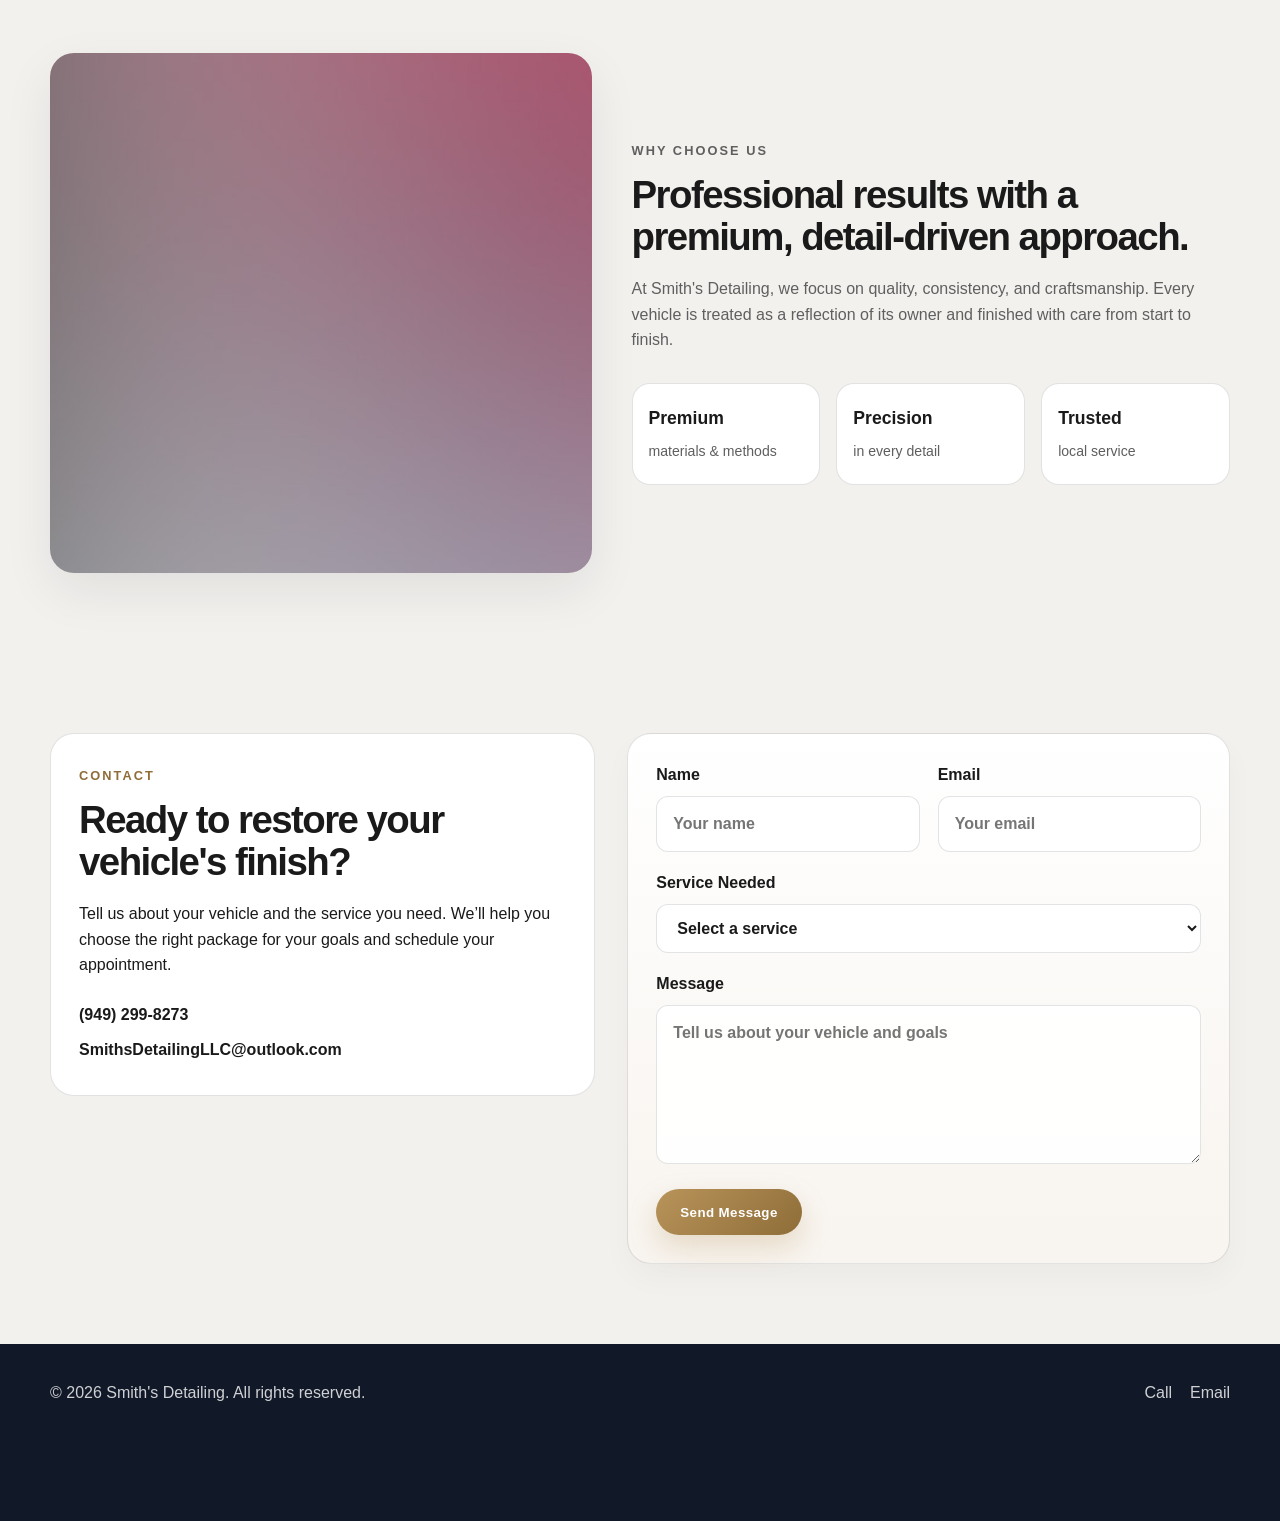
==== commit 821bfd98: "redesign" ====
--- a/index.html
+++ b/index.html
@@ -5,9 +5,9 @@
     <meta name="viewport" content="width=device-width, initial-scale=1" />
     <meta
       name="description"
-      content="Smith's Detailing offers premium exterior detailing, interior detailing, paint correction, and ceramic coating services."
+      content="Smith's Detailing provides luxury wash, luxury detail, ceramic coating, and commercial pressure washing services for drivers and businesses."
     />
-    <title>Smith's Detailing | Premium Auto Detailing</title>
+    <title>Smith's Detailing | Luxury Wash & Detail</title>
     <link rel="stylesheet" href="assets/css/main.css" />
   </head>
   <body>
@@ -47,19 +47,20 @@
         <div class="container hero-inner">
           <div class="hero-copy">
             <p class="eyebrow">Premium automotive care</p>
-            <h1>Detailing that protects your finish and elevates every drive.</h1>
+            <h1>Luxury vehicle care for a cleaner, sharper look.</h1>
             <p class="lead">
-              From routine maintenance to premium paint protection, we help keep your vehicle looking clean,
-              sharp, and showroom ready.
+              From a premium wash to long-lasting ceramic protection and commercial surface cleaning, we help your
+              vehicle and property look polished, protected, and professionally maintained.
             </p>
             <div class="actions">
               <a href="#contact" class="button primary">Request a Quote</a>
               <a href="tel:+19492998273" class="button secondary">Call Now</a>
             </div>
-            <ul class="highlights" aria-label="Key benefits">
-              <li>Luxury exterior detailing</li>
-              <li>Interior restoration</li>
-              <li>Paint correction & ceramic protection</li>
+            <ul class="highlights" aria-label="Key services">
+              <li>Luxury Wash</li>
+              <li>Luxury Detail</li>
+              <li>Ceramic Coating</li>
+              <li>Commercial Pressure Washing</li>
             </ul>
           </div>
 
@@ -81,28 +82,28 @@
           <div class="service-grid">
             <article class="service-card">
               <span class="service-number">01</span>
-              <h3>Wash</h3>
+              <h3>Luxury Wash</h3>
               <p class="service-price">Car $60 | SUV $70 | Truck $100</p>
               <p>
-                A reliable, quality wash that removes dirt, road grime, and everyday buildup for a clean, polished finish.
-              </p>
-              <ul>
-                <li>Exterior hand wash</li>
-                <li>Wheel cleaning</li>
-                <li>Drying & finish touch-up</li>
+                A premium wash service that removes road grime, dust, and buildup while preserving your vehicle's finish.
+              </p>
+              <ul>
+                <li>Hand wash & foam pre-soak</li>
+                <li>Wheel & tire cleaning</li>
+                <li>Spot-free drying</li>
               </ul>
             </article>
 
             <article class="service-card">
               <span class="service-number">02</span>
-              <h3>Detail</h3>
-              <p class="service-price">$300</p>
-              <p>
-                A complete detail package designed to restore shine, cleanliness, and the showroom look on your vehicle.
-              </p>
-              <ul>
-                <li>Full interior cleaning</li>
-                <li>Exterior detail work</li>
+              <h3>Luxury Detail</h3>
+              <p class="service-price">Starting at $300</p>
+              <p>
+                A comprehensive restoration package designed to bring out deep gloss, clean interiors, and a show-ready finish.
+              </p>
+              <ul>
+                <li>Interior deep clean</li>
+                <li>Exterior paint enhancement</li>
                 <li>Trim & finishing care</li>
               </ul>
             </article>
@@ -110,14 +111,14 @@
             <article class="service-card">
               <span class="service-number">03</span>
               <h3>Ceramic Coating</h3>
-              <p class="service-price">$600 with 5-year protection</p>
-              <p>
-                Long-lasting protection that enhances shine and helps defend your paint from the elements and everyday wear.
-              </p>
-              <ul>
-                <li>5-year protection</li>
+              <p class="service-price">From $600</p>
+              <p>
+                Long-lasting protection that adds shine, improves hydrophobic performance, and helps defend paint from wear.
+              </p>
+              <ul>
+                <li>5-year protection options</li>
                 <li>Hydrophobic finish</li>
-                <li>Enhanced gloss</li>
+                <li>Gloss enhancement</li>
               </ul>
             </article>
 
@@ -126,12 +127,12 @@
               <h3>Commercial Pressure Washing</h3>
               <p class="service-price">Custom quote</p>
               <p>
-                Professional cleaning for storefronts, walkways, parking areas, and commercial surfaces that need a fresh look.
+                High-impact cleaning for storefronts, parking lots, walkways, and commercial surfaces that need a fresh look.
               </p>
               <ul>
                 <li>Commercial cleaning</li>
                 <li>Surface restoration</li>
-                <li>High-impact pressure washing</li>
+                <li>Heavy-duty pressure wash</li>
               </ul>
             </article>
           </div>
@@ -198,8 +199,8 @@
               Service Needed
               <select name="service" required>
                 <option value="">Select a service</option>
-                <option>Wash</option>
-                <option>Detail</option>
+                <option>Luxury Wash</option>
+                <option>Luxury Detail</option>
                 <option>Ceramic Coating</option>
                 <option>Commercial Pressure Washing</option>
               </select>
--- a/assets/css/main.css
+++ b/assets/css/main.css
@@ -173,7 +173,9 @@
 
 .hero {
   padding: 80px 0 40px;
-  background: linear-gradient(180deg, rgba(255,255,255,0.5), transparent);
+  background:
+    radial-gradient(circle at top left, rgba(184, 148, 90, 0.14), transparent 30%),
+    linear-gradient(180deg, rgba(255,255,255,0.5), transparent);
 }
 
 .hero-inner {
@@ -301,7 +303,7 @@
 }
 
 .service-card {
-  background: var(--panel);
+  background: linear-gradient(180deg, #ffffff, #f9f6f3);
   border: 1px solid var(--line);
   border-radius: 22px;
   padding: 30px 24px;
@@ -421,7 +423,7 @@
 }
 
 .quote-form {
-  background: var(--panel);
+  background: linear-gradient(180deg, #ffffff, #f8f4ef);
   border: 1px solid var(--line);
   border-radius: 24px;
   padding: 28px;
@@ -446,9 +448,9 @@
 textarea {
   width: 100%;
   margin-top: 8px;
-  border: 1px solid var(--line);
+  border: 1px solid rgba(17, 24, 39, 0.12);
   border-radius: 12px;
-  background: var(--panel-alt);
+  background: rgba(255, 255, 255, 0.9);
   padding: 0.9rem 1rem;
   font: inherit;
   color: var(--ink);
